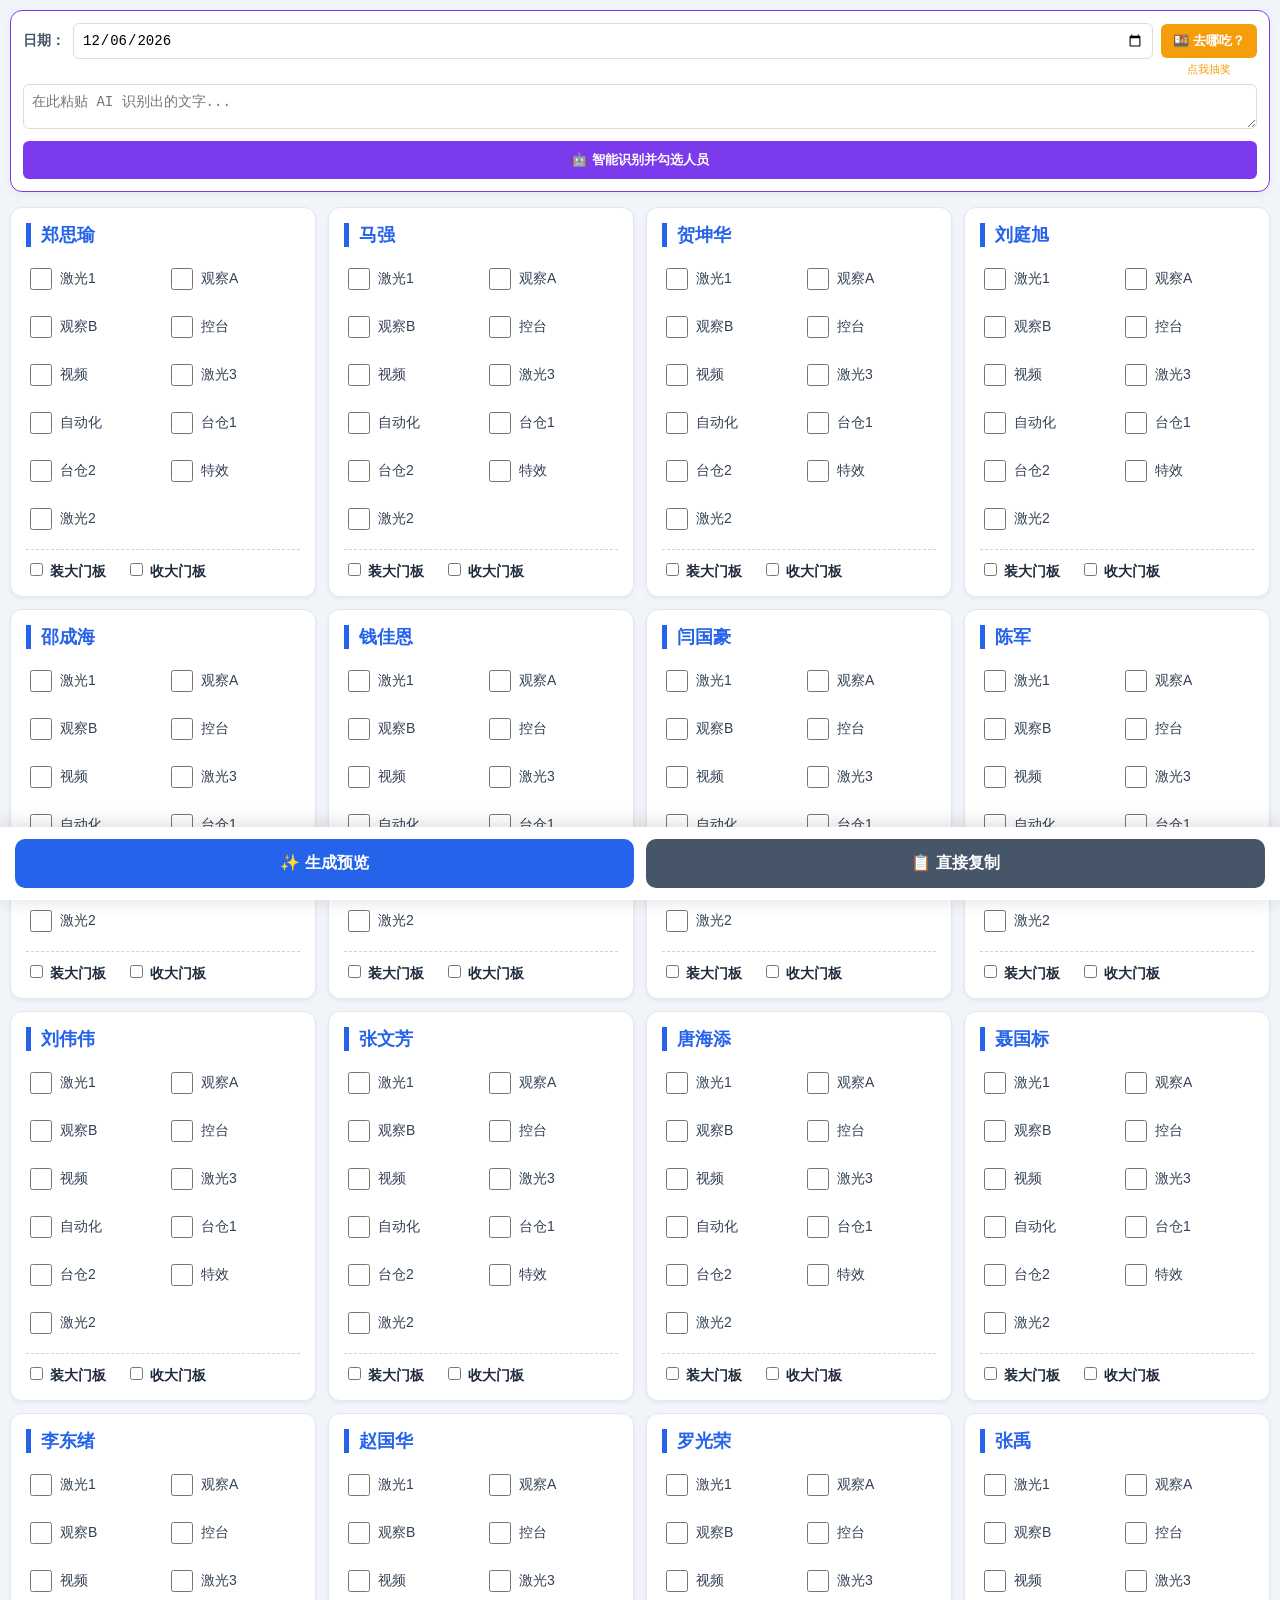
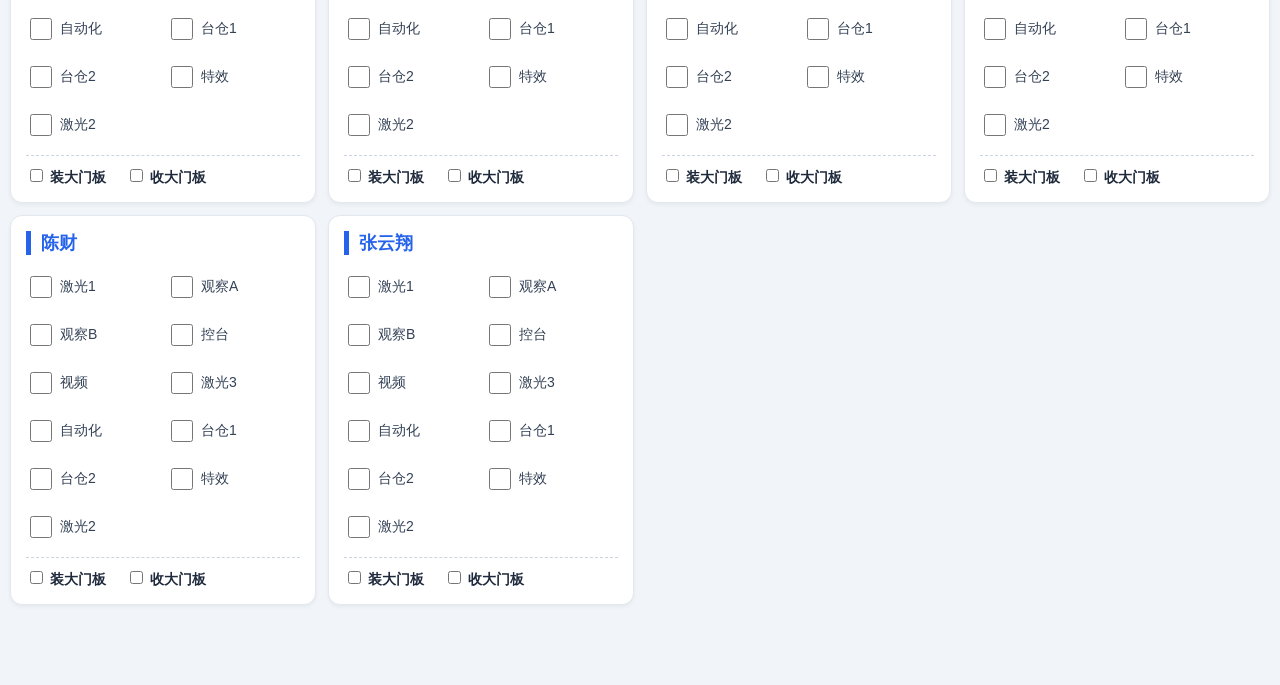
==== index.html @ f236d080 "Replace Gomoku with stage scheduling app" ====
<!DOCTYPE html>
<html lang="zh-CN">
<head>
    <meta charset="UTF-8">
    <meta name="viewport" content="width=device-width, initial-scale=1.0, maximum-scale=1.0, user-scalable=no">
    <title>舞台排班 Pro - 食堂抽奖版</title>
    <style>
        :root { --primary: #2563eb; --accent: #7c3aed; --bg: #f1f5f9; --canteen: #f59e0b; }
        body { font-family: -apple-system, sans-serif; background: var(--bg); padding: 10px; margin: 0; padding-bottom: 80px; }
        .top-section { background: white; padding: 12px; border-radius: 12px; border: 1px solid var(--accent); margin-bottom: 15px; box-shadow: 0 2px 8px rgba(0,0,0,0.05); }
        .date-row { display: flex; align-items: center; gap: 8px; margin-bottom: 25px; flex-wrap: wrap; }
        .date-row label { font-size: 14px; font-weight: bold; color: #475569; }
        .date-picker { flex: 1; padding: 8px; border: 1px solid #ddd; border-radius: 6px; font-size: 14px; min-width: 120px; }
        .canteen-wrapper { position: relative; display: inline-block; }
        .btn-canteen { background: var(--canteen); color: white; border: none; padding: 8px 12px; border-radius: 6px; font-weight: bold; font-size: 13px; cursor: pointer; }
        .canteen-hint { position: absolute; top: 100%; left: 50%; transform: translateX(-50%); white-space: nowrap; font-size: 11px; color: #f59e0b; margin-top: 4px; font-weight: normal; animation: hintBounce 2s infinite; }
        @keyframes hintBounce { 0%, 100% { transform: translateX(-50%) translateY(0); opacity: 0.7; } 50% { transform: translateX(-50%) translateY(-3px); opacity: 1; } }
        textarea#aiInput { width: 100%; height: 45px; border: 1px solid #ddd; border-radius: 6px; padding: 8px; box-sizing: border-box; font-size: 14px; }
        .btn-ai { background: var(--accent); color: white; width: 100%; border: none; padding: 10px; margin-top: 8px; border-radius: 6px; font-weight: bold; }
        .staff-grid { display: grid; grid-template-columns: 1fr; gap: 12px; }
        @media (min-width: 600px) { .staff-grid { grid-template-columns: repeat(auto-fill, minmax(300px, 1fr)); } }
        .card { background: white; padding: 15px; border-radius: 12px; box-shadow: 0 2px 4px rgba(0,0,0,0.05); border: 1px solid #e2e8f0; }
        .staff-name { font-weight: bold; color: var(--primary); font-size: 18px; margin-bottom: 12px; display: block; border-left: 5px solid var(--primary); padding-left: 10px; }
        .role-group { display: grid; grid-template-columns: 1fr 1fr; gap: 8px; }
        .role-opt { font-size: 14px; display: flex; align-items: center; padding: 6px 0; color: #334155; }
        .role-opt input { width: 22px; height: 22px; margin-right: 8px; flex-shrink: 0; }
        .extra-tools { margin-top: 10px; padding-top: 10px; border-top: 1px dashed #cbd5e1; display: flex; gap: 20px; font-size: 14px; color: #1e293b; font-weight: bold; }
        .bottom-bar { position: fixed; bottom: 0; left: 0; right: 0; background: white; display: flex; padding: 12px 15px; gap: 12px; box-shadow: 0 -2px 20px rgba(0,0,0,0.15); z-index: 100; }
        .btn { flex: 1; padding: 14px; border-radius: 10px; border: none; font-weight: bold; color: white; font-size: 16px; }
        .btn-gen { background: var(--primary); }
        .btn-copy { background: #475569; }
        .result-overlay { position: fixed; top: 0; left: 0; right: 0; bottom: 0; background: rgba(0,0,0,0.7); display: none; z-index: 200; align-items: flex-end; }
        .result-content { background: white; width: 100%; border-radius: 20px 20px 0 0; padding: 20px; box-sizing: border-box; }
        #resultText { width: 100%; height: 280px; margin: 15px 0; border-radius: 8px; border: 1px solid #cbd5e1; padding: 12px; font-size: 14px; background: #f8fafc; box-sizing: border-box; }
        .close-btn { background: #f1f5f9; color: #475569; margin-top: 8px; }
    </style>
</head>
<body>
<div class="container">
    <div class="top-section">
        <div class="date-row">
            <label>日期：</label>
            <input type="date" id="scheduleDate" class="date-picker">
            <div class="canteen-wrapper">
                <button class="btn-canteen" onclick="pickCanteen()">🍱 去哪吃？</button>
                <span class="canteen-hint">点我抽奖</span>
            </div>
        </div>
        <textarea id="aiInput" placeholder="在此粘贴 AI 识别出的文字..."></textarea>
        <button class="btn-ai" onclick="autoCheckByAI()">🤖 智能识别并勾选人员</button>
    </div>
    <div id="staffGrid" class="staff-grid"></div>
</div>
<div class="bottom-bar">
    <button class="btn btn-gen" onclick="generate()">✨ 生成预览</button>
    <button class="btn btn-copy" onclick="quickCopy()">📋 直接复制</button>
</div>
<div id="overlay" class="result-overlay" onclick="closePopup(event)">
    <div class="result-content" onclick="event.stopPropagation()">
        <strong style="display:block; text-align:center; font-size:18px;">排班文案预览</strong>
        <textarea id="resultText" readonly></textarea>
        <button class="btn btn-gen" onclick="copyText()">复制文案</button>
        <button class="btn close-btn" onclick="document.getElementById('overlay').style.display='none'">关闭</button>
    </div>
</div>
<script>
    window.onload = function() {
        const today = new Date().toISOString().split('T')[0];
        document.getElementById('scheduleDate').value = today;
    };
    function pickCanteen() {
        const canteens = ['PAB食堂', '团队大楼食堂', '明日世界食堂'];
        const result = canteens[Math.floor(Math.random() * canteens.length)];
        alert("✨ 走！今天去吃：\n\n👉 " + result + " 👈");
    }
    const staffNames = ['郑思瑜', '马强', '贺坤华', '刘庭旭', '邵成海', '钱佳恩', '闫国豪', '陈军', '刘伟伟', '张文芳', '唐海添', '聂国标', '李东绪', '赵国华', '罗光荣', '张禹', '陈财', '张云翔'];
    const roleConfig = [
        { display: '激光1', full: '激光操作员' },
        { display: '观察A', full: '观察A' },
        { display: '观察B', full: '观察B' },
        { display: '控台', full: '控台操作员' },
        { display: '视频', full: '视频操作员' },
        { display: '激光3', full: '激光3' },
        { display: '自动化', full: '自动化' },
        { display: '台仓1', full: '台仓1' },
        { display: '台仓2', full: '台仓2' },
        { display: '特效', full: '特效观察' },
        { display: '激光2', full: '激光观察员' }
    ];
    const grid = document.getElementById('staffGrid');
    staffNames.forEach(name => {
        let html = `<div class="card"><span class="staff-name">${name}</span><div class="role-group">`;
        roleConfig.forEach(r => { html += `<label class="role-opt"><input type="checkbox" class="role-ck" data-name="${name}" data-role-full="${r.full}"> ${r.display}</label>`; });
        html += `</div><div class="extra-tools"><label><input type="checkbox" class="ins-ck" data-name="${name}"> 装大门板</label><label><input type="checkbox" class="rev-ck" data-name="${name}"> 收大门板</label></div></div>`;
        grid.innerHTML += html;
    });
    function autoCheckByAI() {
        const text = document.getElementById('aiInput').value;
        if(!text) return;
        document.querySelectorAll('.role-ck').forEach(c => c.checked = false);
        roleConfig.forEach(r => {
            let pattern = r.full;
            if(r.display === '激光1') pattern = "(激光操作员|激光1|X激光|激光)";
            if(r.display === '激光2') pattern = "(激光观察员|激光2)";
            const reg = new RegExp(`${pattern}[：:]\\s*(\\S+?)(\\s|$)`, 'i');
            const match = text.match(reg);
            if(match) {
                const name = match[match.length - 1] || match[1];
                const target = document.querySelector(`.role-ck[data-name*="${name}"][data-role-full="${r.full}"]`);
                if(target) target.checked = true;
            }
        });
    }
    function getNames(roleFullName) {
        const checked = Array.from(document.querySelectorAll(`.role-ck[data-role-full="${roleFullName}"]:checked`));
        return checked.map(c => {
            let n = c.dataset.name;
            const card = c.closest('.card');
            const ins = card.querySelector('.ins-ck').checked;
            const rev = card.querySelector('.rev-ck').checked;
            if(ins && rev) n += "（装收大门板）";
            else if(ins) n += "（装大门板）";
            else if(rev) n += "（收大门板）";
            return n;
        }).join('、') || "[待定]";
    }
    function generate() {
        const dateInput = document.getElementById('scheduleDate').value;
        const d = new Date(dateInput);
        const week = ['星期日', '星期一', '星期二', '星期三', '星期四', '星期五', '星期六'];
        const dateStr = `${d.getFullYear()}年 ${d.getMonth()+1}月${d.getDate()}日 ${week[d.getDay()]}`;
        const template = `${dateStr}
舞台技师工作安排：

激光操作员: ${getNames('激光操作员')}
观察A: ${getNames('观察A')}
观察B: ${getNames('观察B')}
预设内容:17:00前确认皇家宴会厅窗帘预设完成；预设：测试激光低功率 开219A B窗户、测试 水幕/喷泉/灯光/投影，装二楼挡板，九米幕布，   演出结束：关闭219A B窗户，二楼挡板，九米幕布）注意观察环境灯光以及show lighting状态  检查预设两侧炮楼和中间位置喷花机米奇耳朵

控台操作员: ${getNames('控台操作员')}
视频操作员: ${getNames('视频操作员')}
激光3: ${getNames('激光3')}
预设工作内容: 装收舞台喷花机 装收舞台围挡布（ 测试花园灯以及激光，注意观察环境灯光以及show lighting状态、演出前后观察橡树果上升下降状况 升降center piece

自动化: ${getNames('自动化')}
台仓1: ${getNames('台仓1')}
台仓2: ${getNames('台仓2')}
特效观察: ${getNames('特效观察')}
预设工作内容: 升降灯塔 水幕 C0106 窗帘 ，测试舞台机械以及LED屏幕升降状态，开关舞台投影机盖板 检查两侧灯塔LED电源状态  测试花园LED灯柱  演出中观察花园以及巡游大道喷花机 烟机特效状态 演出后测试LED升降设备状态

激光观察员: ${getNames('激光观察员')}（携带指定工具，按预设流程检查后场480平台、205和221相关设备状态；演出结束：按流程恢复现场状态并降后场480平台）注意观察环境灯光以及show lighting状态  演出前后汇报花车大道LED状态`;
        document.getElementById('resultText').value = template;
        document.getElementById('overlay').style.display = 'flex';
    }
    function quickCopy() { generate(); copyText(); document.getElementById('overlay').style.display = 'none'; }
    function copyText() { const t = document.getElementById('resultText'); t.select(); t.setSelectionRange(0, 99999); document.execCommand('copy'); alert("✅ 文案已复制！"); }
    function closePopup(e) { if(e.target.id === 'overlay') e.target.style.display = 'none'; }
</script>
</body>
</html>
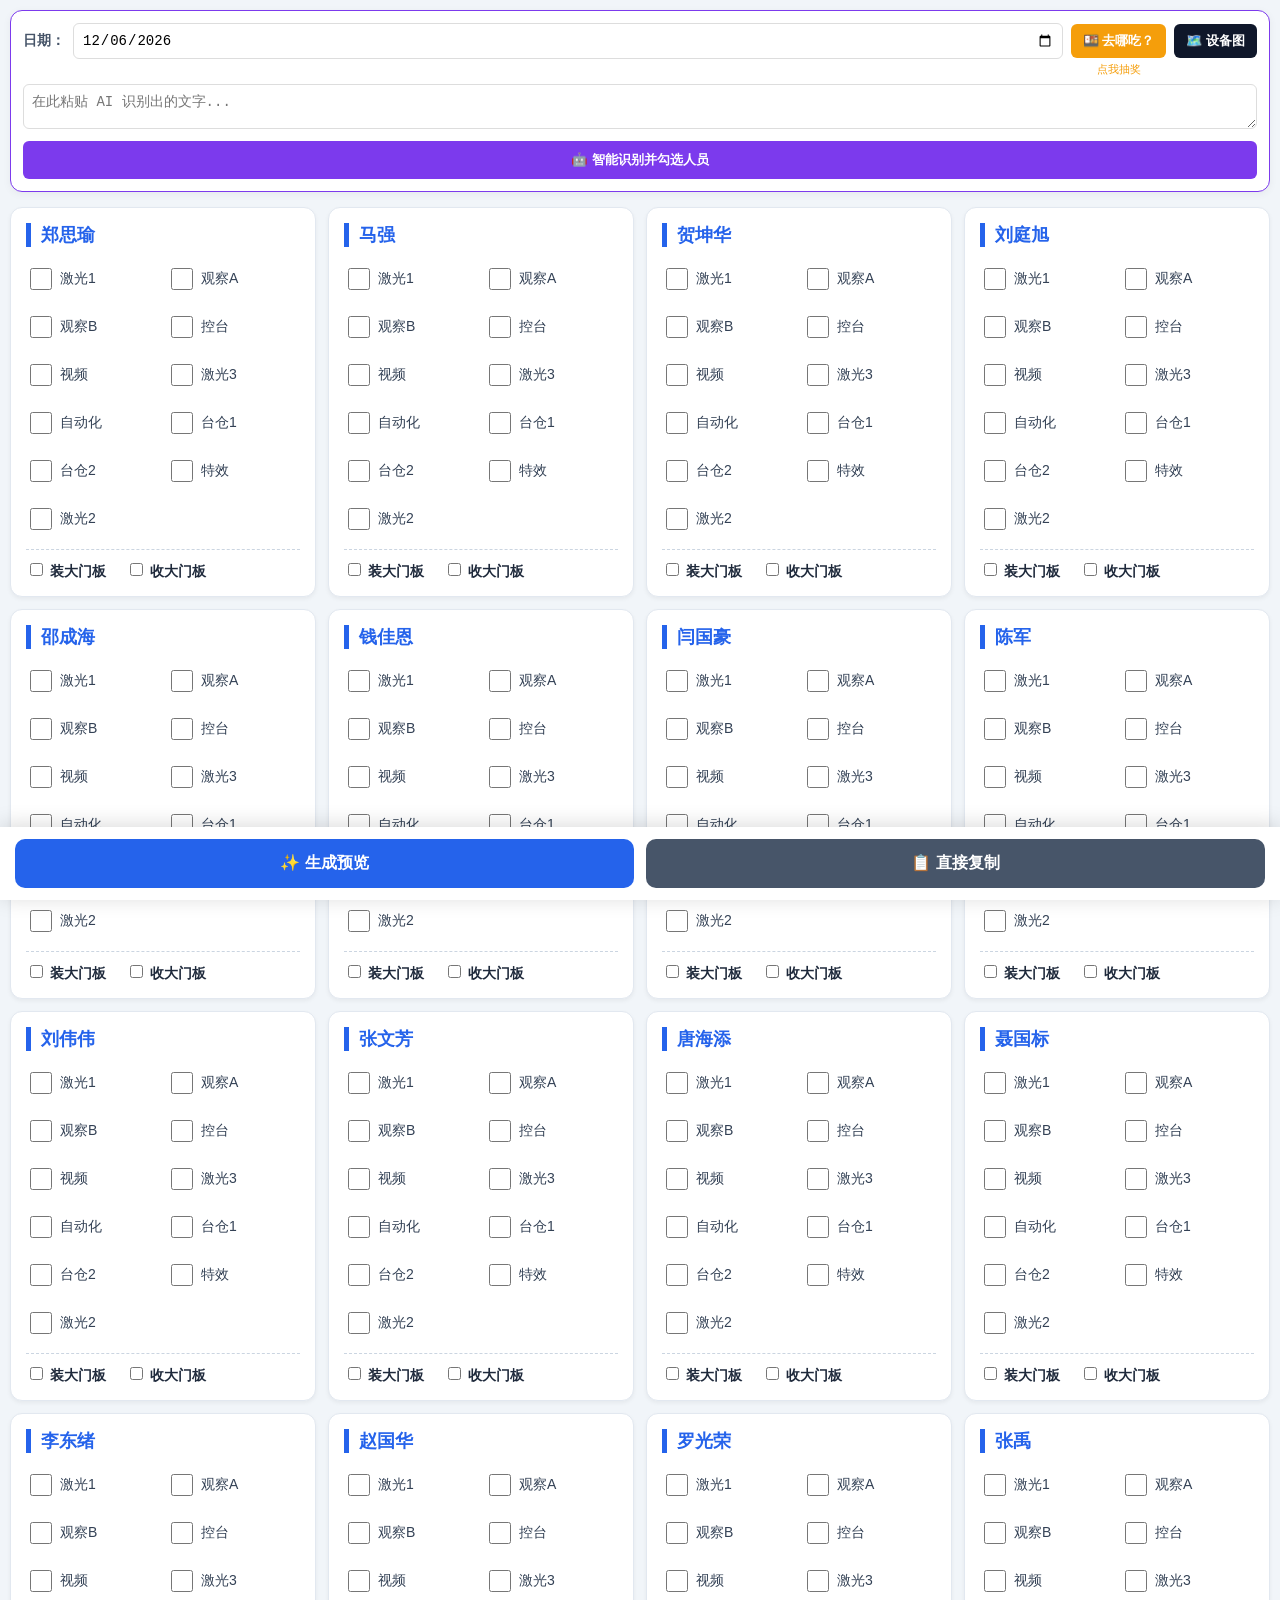
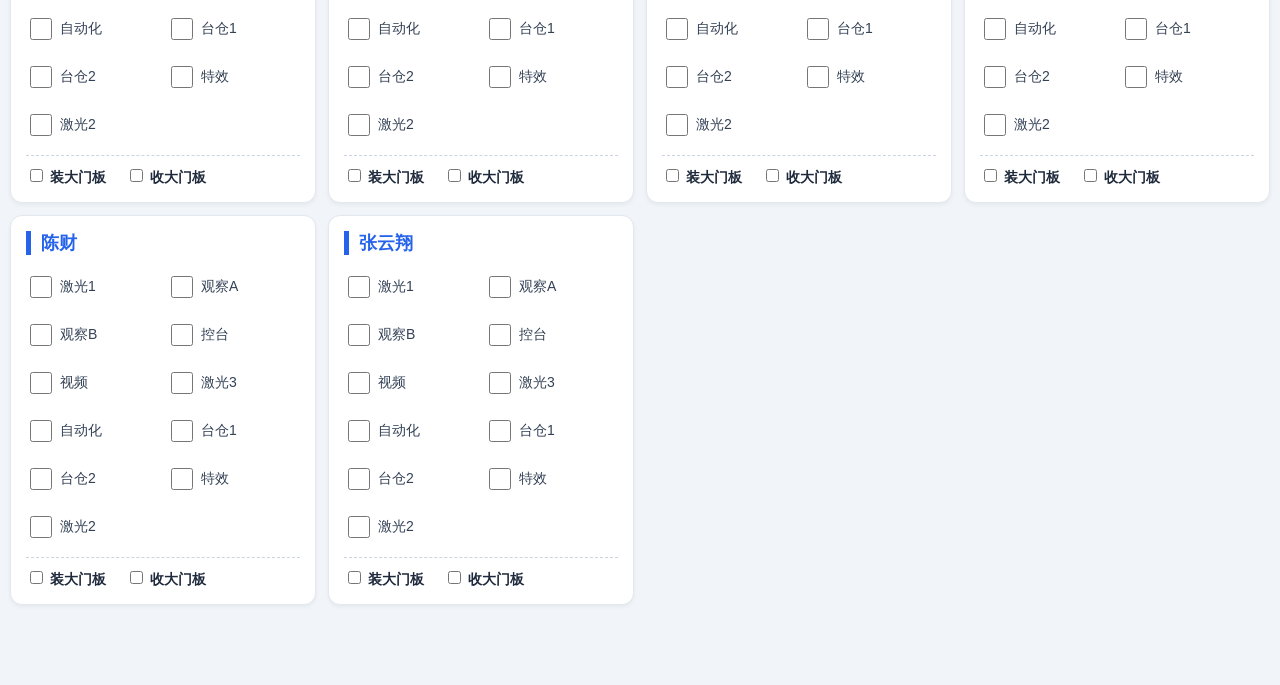
==== commit 418fc6d3: "Add device map button to schedule app" ====
--- a/index.html
+++ b/index.html
@@ -13,6 +13,7 @@
         .date-picker { flex: 1; padding: 8px; border: 1px solid #ddd; border-radius: 6px; font-size: 14px; min-width: 120px; }
         .canteen-wrapper { position: relative; display: inline-block; }
         .btn-canteen { background: var(--canteen); color: white; border: none; padding: 8px 12px; border-radius: 6px; font-weight: bold; font-size: 13px; cursor: pointer; }
+        .btn-device { background: #0f172a; color: white; border: none; padding: 8px 12px; border-radius: 6px; font-weight: bold; font-size: 13px; cursor: pointer; }
         .canteen-hint { position: absolute; top: 100%; left: 50%; transform: translateX(-50%); white-space: nowrap; font-size: 11px; color: #f59e0b; margin-top: 4px; font-weight: normal; animation: hintBounce 2s infinite; }
         @keyframes hintBounce { 0%, 100% { transform: translateX(-50%) translateY(0); opacity: 0.7; } 50% { transform: translateX(-50%) translateY(-3px); opacity: 1; } }
         textarea#aiInput { width: 100%; height: 45px; border: 1px solid #ddd; border-radius: 6px; padding: 8px; box-sizing: border-box; font-size: 14px; }
@@ -45,6 +46,7 @@
                 <button class="btn-canteen" onclick="pickCanteen()">🍱 去哪吃？</button>
                 <span class="canteen-hint">点我抽奖</span>
             </div>
+            <button class="btn-device" onclick="location.href='device-map.html'">🗺️ 设备图</button>
         </div>
         <textarea id="aiInput" placeholder="在此粘贴 AI 识别出的文字..."></textarea>
         <button class="btn-ai" onclick="autoCheckByAI()">🤖 智能识别并勾选人员</button>
@@ -148,7 +150,7 @@
 特效观察: ${getNames('特效观察')}
 预设工作内容: 升降灯塔 水幕 C0106 窗帘 ，测试舞台机械以及LED屏幕升降状态，开关舞台投影机盖板 检查两侧灯塔LED电源状态  测试花园LED灯柱  演出中观察花园以及巡游大道喷花机 烟机特效状态 演出后测试LED升降设备状态
 
-激光观察员: ${getNames('激光观察员')}（携带指定工具，按预设流程检查后场480平台、205和221相关设备状态；演出结束：按流程恢复现场状态并降后场480平台）注意观察环境灯光以及show lighting状态  演出前后汇报花车大道LED状态`;
+激光观察员: ${getNames('激光观察员')}（带大钥匙柜102号万能钥匙、预设：后场480测试&升起、检查205、221屋顶投影机空调、投影机空调湿度，米奇大街屋顶检查上锁；演出结束：米奇大街屋顶解锁、降后场480平台）注意观察环境灯光以及show lighting状态  演出前后汇报花车大道LED状态`;
         document.getElementById('resultText').value = template;
         document.getElementById('overlay').style.display = 'flex';
     }
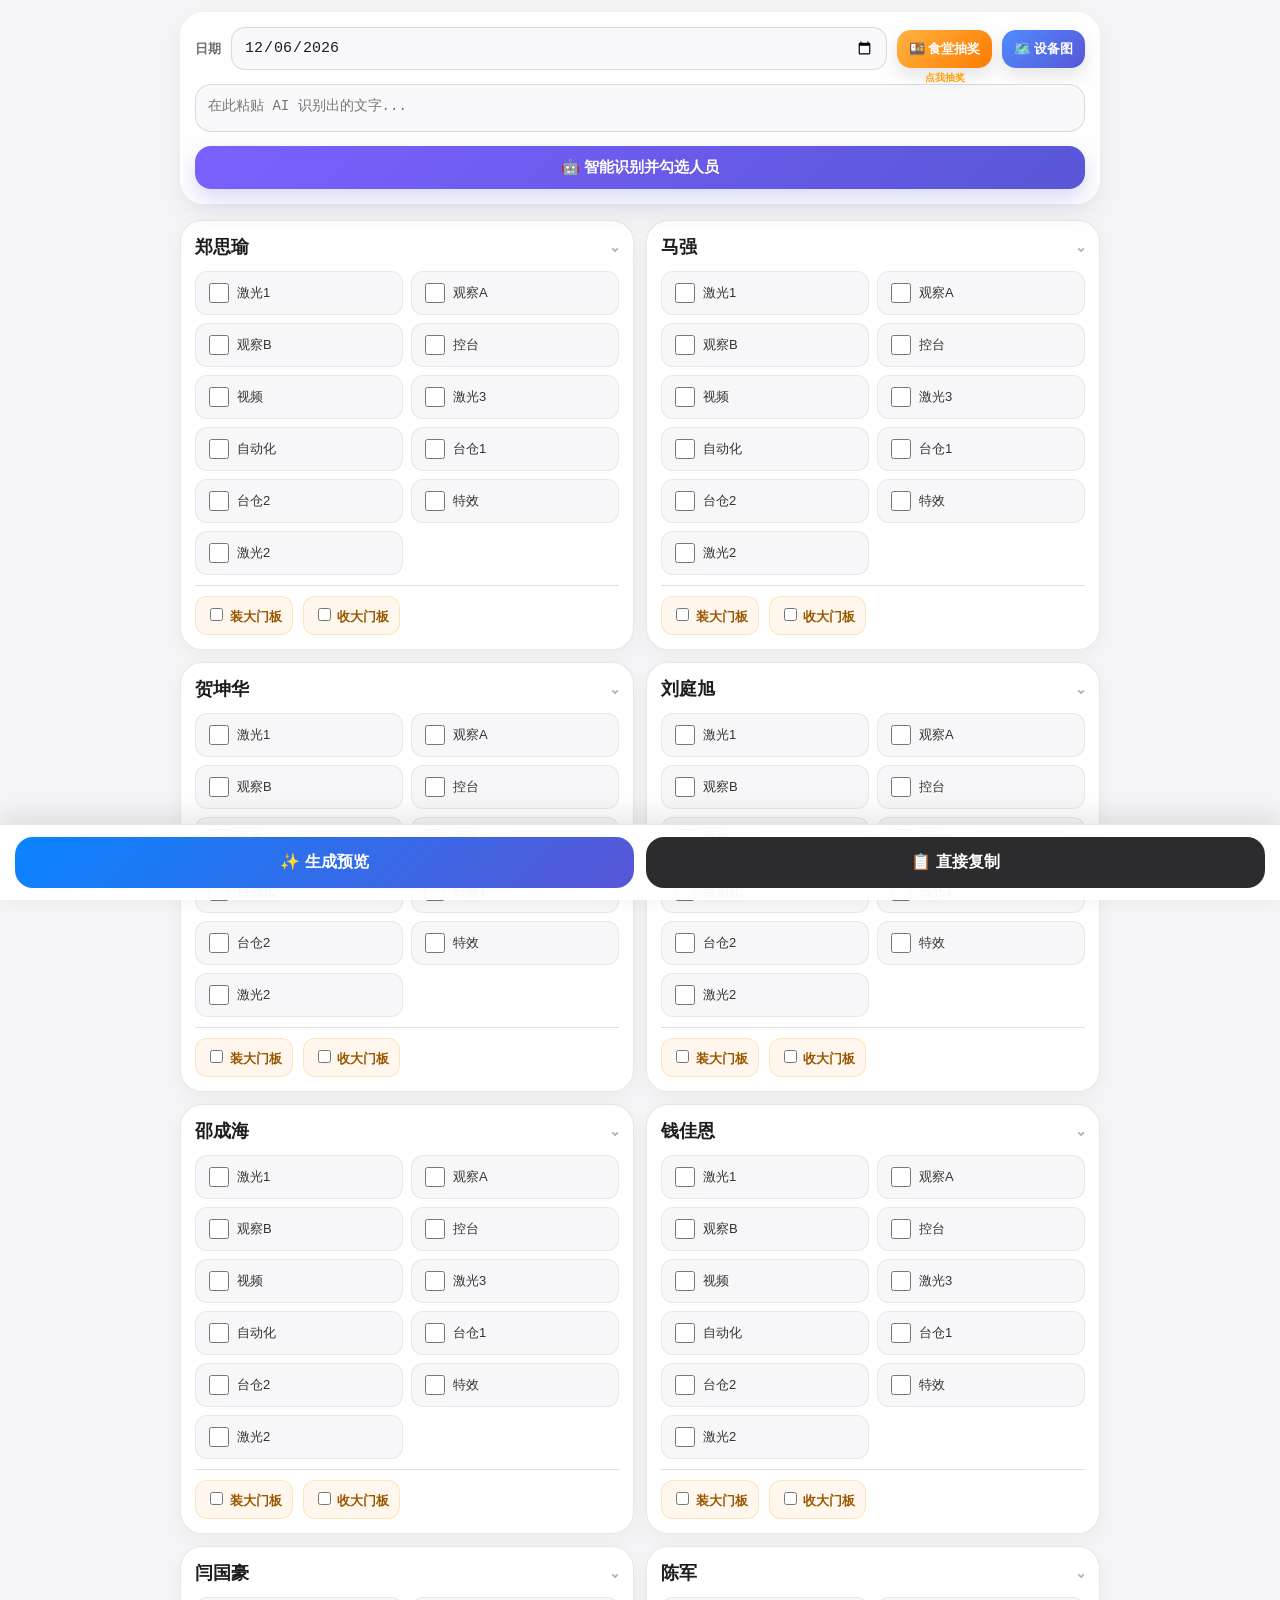
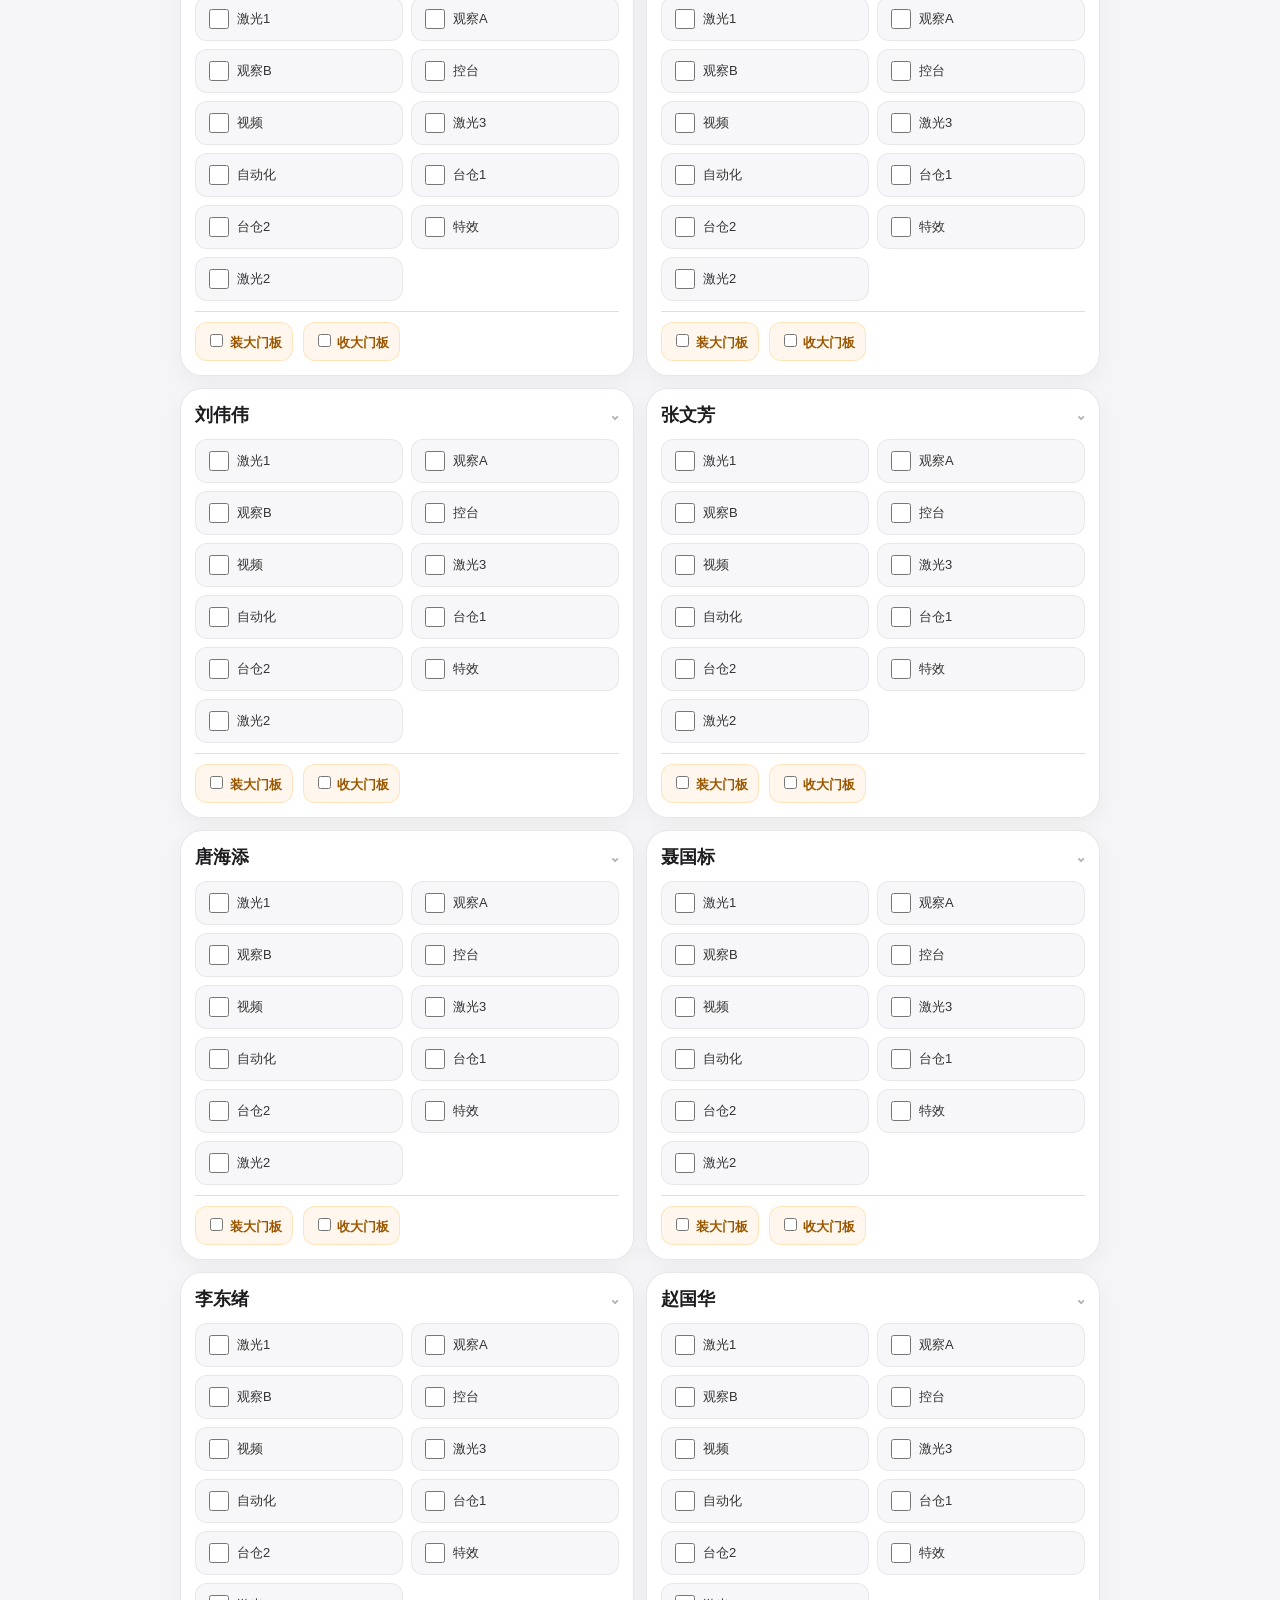
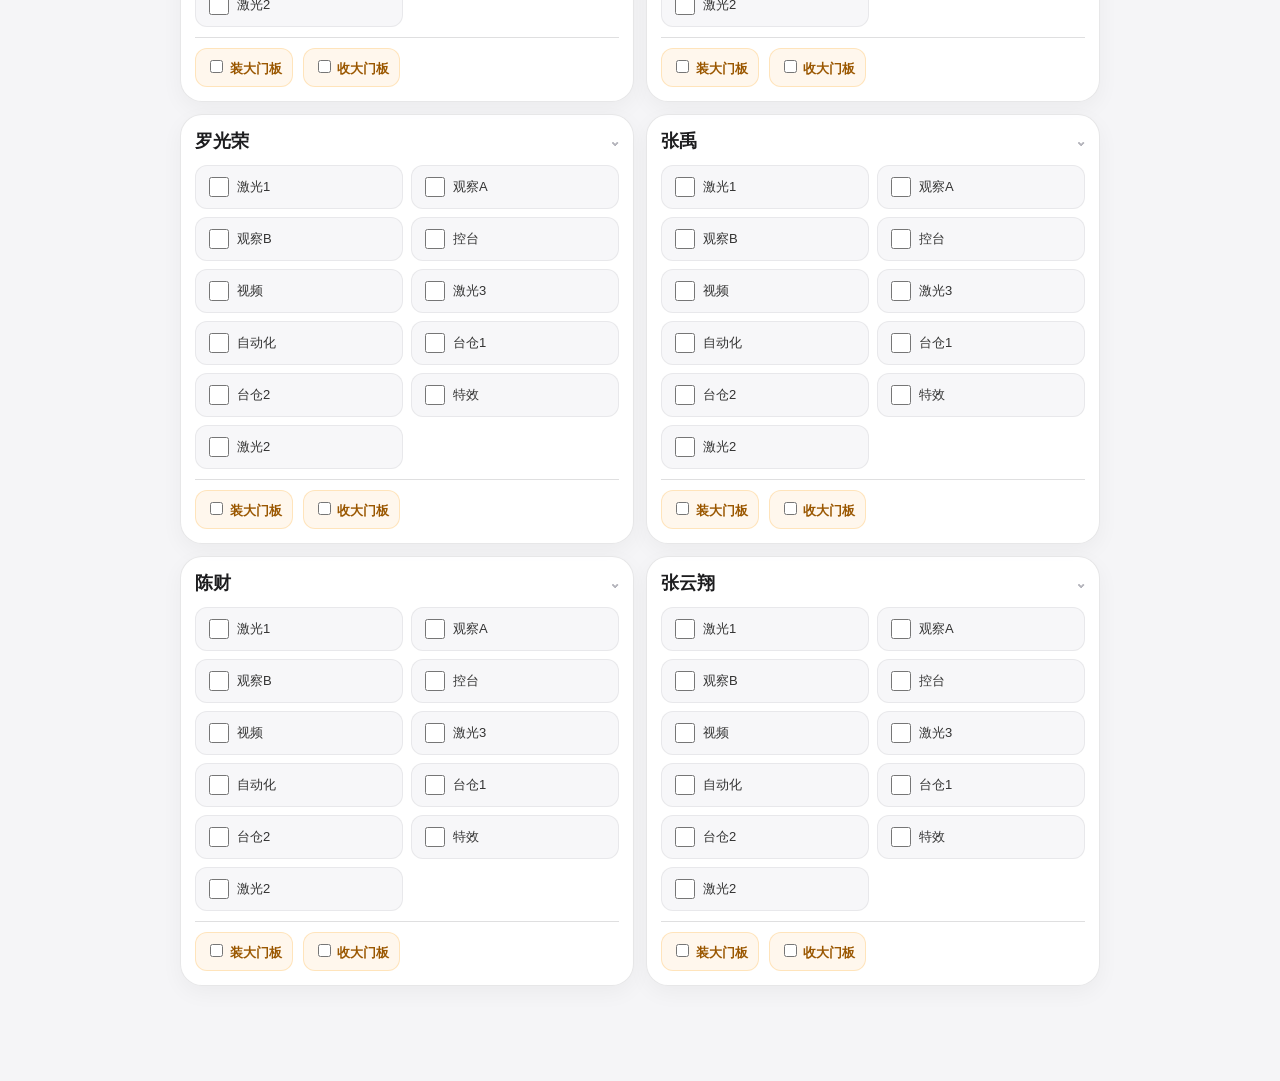
==== commit b6318653: "Restyle schedule app with iOS UI only" ====
--- a/index.html
+++ b/index.html
@@ -3,49 +3,32 @@
 <head>
     <meta charset="UTF-8">
     <meta name="viewport" content="width=device-width, initial-scale=1.0, maximum-scale=1.0, user-scalable=no">
-    <title>舞台排班 Pro - 食堂抽奖版</title>
+    <title>舞台排班 Pro</title>
     <style>
-        :root { --primary: #2563eb; --accent: #7c3aed; --bg: #f1f5f9; --canteen: #f59e0b; }
-        body { font-family: -apple-system, sans-serif; background: var(--bg); padding: 10px; margin: 0; padding-bottom: 80px; }
-        .top-section { background: white; padding: 12px; border-radius: 12px; border: 1px solid var(--accent); margin-bottom: 15px; box-shadow: 0 2px 8px rgba(0,0,0,0.05); }
-        .date-row { display: flex; align-items: center; gap: 8px; margin-bottom: 25px; flex-wrap: wrap; }
-        .date-row label { font-size: 14px; font-weight: bold; color: #475569; }
-        .date-picker { flex: 1; padding: 8px; border: 1px solid #ddd; border-radius: 6px; font-size: 14px; min-width: 120px; }
-        .canteen-wrapper { position: relative; display: inline-block; }
-        .btn-canteen { background: var(--canteen); color: white; border: none; padding: 8px 12px; border-radius: 6px; font-weight: bold; font-size: 13px; cursor: pointer; }
-        .btn-device { background: #0f172a; color: white; border: none; padding: 8px 12px; border-radius: 6px; font-weight: bold; font-size: 13px; cursor: pointer; }
-        .canteen-hint { position: absolute; top: 100%; left: 50%; transform: translateX(-50%); white-space: nowrap; font-size: 11px; color: #f59e0b; margin-top: 4px; font-weight: normal; animation: hintBounce 2s infinite; }
-        @keyframes hintBounce { 0%, 100% { transform: translateX(-50%) translateY(0); opacity: 0.7; } 50% { transform: translateX(-50%) translateY(-3px); opacity: 1; } }
-        textarea#aiInput { width: 100%; height: 45px; border: 1px solid #ddd; border-radius: 6px; padding: 8px; box-sizing: border-box; font-size: 14px; }
-        .btn-ai { background: var(--accent); color: white; width: 100%; border: none; padding: 10px; margin-top: 8px; border-radius: 6px; font-weight: bold; }
-        .staff-grid { display: grid; grid-template-columns: 1fr; gap: 12px; }
-        @media (min-width: 600px) { .staff-grid { grid-template-columns: repeat(auto-fill, minmax(300px, 1fr)); } }
-        .card { background: white; padding: 15px; border-radius: 12px; box-shadow: 0 2px 4px rgba(0,0,0,0.05); border: 1px solid #e2e8f0; }
-        .staff-name { font-weight: bold; color: var(--primary); font-size: 18px; margin-bottom: 12px; display: block; border-left: 5px solid var(--primary); padding-left: 10px; }
-        .role-group { display: grid; grid-template-columns: 1fr 1fr; gap: 8px; }
-        .role-opt { font-size: 14px; display: flex; align-items: center; padding: 6px 0; color: #334155; }
-        .role-opt input { width: 22px; height: 22px; margin-right: 8px; flex-shrink: 0; }
-        .extra-tools { margin-top: 10px; padding-top: 10px; border-top: 1px dashed #cbd5e1; display: flex; gap: 20px; font-size: 14px; color: #1e293b; font-weight: bold; }
-        .bottom-bar { position: fixed; bottom: 0; left: 0; right: 0; background: white; display: flex; padding: 12px 15px; gap: 12px; box-shadow: 0 -2px 20px rgba(0,0,0,0.15); z-index: 100; }
-        .btn { flex: 1; padding: 14px; border-radius: 10px; border: none; font-weight: bold; color: white; font-size: 16px; }
-        .btn-gen { background: var(--primary); }
-        .btn-copy { background: #475569; }
-        .result-overlay { position: fixed; top: 0; left: 0; right: 0; bottom: 0; background: rgba(0,0,0,0.7); display: none; z-index: 200; align-items: flex-end; }
-        .result-content { background: white; width: 100%; border-radius: 20px 20px 0 0; padding: 20px; box-sizing: border-box; }
-        #resultText { width: 100%; height: 280px; margin: 15px 0; border-radius: 8px; border: 1px solid #cbd5e1; padding: 12px; font-size: 14px; background: #f8fafc; box-sizing: border-box; }
-        .close-btn { background: #f1f5f9; color: #475569; margin-top: 8px; }
+        :root{--blue:#5856d6;--blue2:#0a84ff;--orange:#ff9f0a;--bg:#f5f5f7;--card:#ffffff;--text:#1d1d1f;--sub:#6e6e73;--line:rgba(60,60,67,.16);--shadow:0 10px 30px rgba(0,0,0,.06)}
+        *{box-sizing:border-box;-webkit-tap-highlight-color:transparent}
+        body{font-family:-apple-system,BlinkMacSystemFont,"SF Pro Text","SF Pro Display","Segoe UI",sans-serif;background:var(--bg);padding:12px;margin:0;padding-bottom:94px;color:var(--text)}
+        .container{max-width:920px;margin:0 auto}.top-section{background:rgba(255,255,255,.88);backdrop-filter:blur(18px);-webkit-backdrop-filter:blur(18px);padding:14px;border-radius:24px;border:1px solid rgba(255,255,255,.7);margin-bottom:16px;box-shadow:var(--shadow)}
+        .date-row{display:flex;align-items:center;gap:10px;margin-bottom:14px;flex-wrap:wrap}.date-row label{font-size:13px;font-weight:700;color:var(--sub)}.date-picker{flex:1;padding:11px 12px;border:1px solid var(--line);border-radius:14px;font-size:15px;min-width:130px;background:#f9f9fb;color:var(--text)}
+        .canteen-wrapper{position:relative;display:inline-block}.btn-canteen,.btn-device{color:white;border:none;padding:10px 12px;border-radius:14px;font-weight:800;font-size:13px;cursor:pointer;box-shadow:0 8px 18px rgba(0,0,0,.10)}.btn-canteen{background:linear-gradient(135deg,#ffb340,#ff7a00)}.btn-device{background:linear-gradient(135deg,#4f8cff,#5856d6)}
+        .canteen-hint{position:absolute;top:100%;left:50%;transform:translateX(-50%);white-space:nowrap;font-size:10px;color:var(--orange);margin-top:3px;font-weight:600;animation:hintBounce 2s infinite}@keyframes hintBounce{0%,100%{transform:translateX(-50%) translateY(0);opacity:.65}50%{transform:translateX(-50%) translateY(-3px);opacity:1}}
+        textarea#aiInput{width:100%;height:48px;border:1px solid var(--line);border-radius:16px;padding:12px;box-sizing:border-box;font-size:14px;background:#f9f9fb;outline:none;resize:none;color:var(--text)}textarea#aiInput:focus{border-color:rgba(88,86,214,.55);box-shadow:0 0 0 4px rgba(88,86,214,.08)}
+        .btn-ai{background:linear-gradient(135deg,#7b61ff,#5856d6);color:white;width:100%;border:none;padding:12px;margin-top:10px;border-radius:16px;font-weight:900;font-size:15px;box-shadow:0 10px 22px rgba(88,86,214,.22)}
+        .staff-grid{display:grid;grid-template-columns:1fr;gap:12px}@media(min-width:600px){.staff-grid{grid-template-columns:repeat(auto-fill,minmax(300px,1fr))}}
+        .card{background:rgba(255,255,255,.92);padding:14px;border-radius:22px;box-shadow:0 7px 22px rgba(0,0,0,.045);border:1px solid rgba(60,60,67,.12)}.staff-name{font-weight:900;color:var(--text);font-size:18px;margin-bottom:12px;display:flex;align-items:center;justify-content:space-between}.staff-name:after{content:"⌄";color:#b0b0b8;font-size:17px}
+        .role-group{display:grid;grid-template-columns:1fr 1fr;gap:8px}.role-opt{font-size:13px;display:flex;align-items:center;padding:8px 9px;color:#333;background:#f7f7f9;border-radius:12px;border:1px solid rgba(60,60,67,.08)}.role-opt input{width:20px;height:20px;margin-right:8px;flex-shrink:0;accent-color:var(--blue)}
+        .extra-tools{margin-top:10px;padding-top:10px;border-top:1px solid var(--line);display:flex;gap:10px;font-size:13px;color:#1e293b;font-weight:800;flex-wrap:wrap}.extra-tools label{background:#fff7ed;color:#9a5700;border:1px solid rgba(255,159,10,.22);border-radius:12px;padding:8px 10px}.extra-tools input{accent-color:var(--orange)}
+        .bottom-bar{position:fixed;bottom:0;left:0;right:0;background:rgba(255,255,255,.88);backdrop-filter:blur(18px);-webkit-backdrop-filter:blur(18px);display:flex;padding:12px 15px calc(12px + env(safe-area-inset-bottom));gap:12px;box-shadow:0 -8px 28px rgba(0,0,0,.10);z-index:100;border-top:1px solid rgba(60,60,67,.12)}.btn{flex:1;padding:15px;border-radius:18px;border:none;font-weight:900;color:white;font-size:16px}.btn-gen{background:linear-gradient(135deg,#0a84ff,#5856d6)}.btn-copy{background:#2c2c2e}
+        .result-overlay{position:fixed;top:0;left:0;right:0;bottom:0;background:rgba(0,0,0,.36);display:none;z-index:200;align-items:flex-end;backdrop-filter:blur(6px);-webkit-backdrop-filter:blur(6px)}.result-content{background:#fff;width:100%;border-radius:28px 28px 0 0;padding:20px;box-sizing:border-box;box-shadow:0 -12px 40px rgba(0,0,0,.18)}#resultText{width:100%;height:300px;margin:15px 0;border-radius:18px;border:1px solid var(--line);padding:14px;font-size:14px;background:#f5f5f7;box-sizing:border-box;line-height:1.55}.close-btn{background:#f2f2f7!important;color:#3a3a3c!important;margin-top:8px}
     </style>
 </head>
 <body>
 <div class="container">
     <div class="top-section">
         <div class="date-row">
-            <label>日期：</label>
+            <label>日期</label>
             <input type="date" id="scheduleDate" class="date-picker">
-            <div class="canteen-wrapper">
-                <button class="btn-canteen" onclick="pickCanteen()">🍱 去哪吃？</button>
-                <span class="canteen-hint">点我抽奖</span>
-            </div>
+            <div class="canteen-wrapper"><button class="btn-canteen" onclick="pickCanteen()">🍱 食堂抽奖</button><span class="canteen-hint">点我抽奖</span></div>
             <button class="btn-device" onclick="location.href='device-map.html'">🗺️ 设备图</button>
         </div>
         <textarea id="aiInput" placeholder="在此粘贴 AI 识别出的文字..."></textarea>
@@ -53,85 +36,17 @@
     </div>
     <div id="staffGrid" class="staff-grid"></div>
 </div>
-<div class="bottom-bar">
-    <button class="btn btn-gen" onclick="generate()">✨ 生成预览</button>
-    <button class="btn btn-copy" onclick="quickCopy()">📋 直接复制</button>
-</div>
-<div id="overlay" class="result-overlay" onclick="closePopup(event)">
-    <div class="result-content" onclick="event.stopPropagation()">
-        <strong style="display:block; text-align:center; font-size:18px;">排班文案预览</strong>
-        <textarea id="resultText" readonly></textarea>
-        <button class="btn btn-gen" onclick="copyText()">复制文案</button>
-        <button class="btn close-btn" onclick="document.getElementById('overlay').style.display='none'">关闭</button>
-    </div>
-</div>
+<div class="bottom-bar"><button class="btn btn-gen" onclick="generate()">✨ 生成预览</button><button class="btn btn-copy" onclick="quickCopy()">📋 直接复制</button></div>
+<div id="overlay" class="result-overlay" onclick="closePopup(event)"><div class="result-content" onclick="event.stopPropagation()"><strong style="display:block;text-align:center;font-size:18px;">排班文案预览</strong><textarea id="resultText" readonly></textarea><button class="btn btn-gen" onclick="copyText()">复制文案</button><button class="btn close-btn" onclick="document.getElementById('overlay').style.display='none'">关闭</button></div></div>
 <script>
-    window.onload = function() {
-        const today = new Date().toISOString().split('T')[0];
-        document.getElementById('scheduleDate').value = today;
-    };
-    function pickCanteen() {
-        const canteens = ['PAB食堂', '团队大楼食堂', '明日世界食堂'];
-        const result = canteens[Math.floor(Math.random() * canteens.length)];
-        alert("✨ 走！今天去吃：\n\n👉 " + result + " 👈");
-    }
-    const staffNames = ['郑思瑜', '马强', '贺坤华', '刘庭旭', '邵成海', '钱佳恩', '闫国豪', '陈军', '刘伟伟', '张文芳', '唐海添', '聂国标', '李东绪', '赵国华', '罗光荣', '张禹', '陈财', '张云翔'];
-    const roleConfig = [
-        { display: '激光1', full: '激光操作员' },
-        { display: '观察A', full: '观察A' },
-        { display: '观察B', full: '观察B' },
-        { display: '控台', full: '控台操作员' },
-        { display: '视频', full: '视频操作员' },
-        { display: '激光3', full: '激光3' },
-        { display: '自动化', full: '自动化' },
-        { display: '台仓1', full: '台仓1' },
-        { display: '台仓2', full: '台仓2' },
-        { display: '特效', full: '特效观察' },
-        { display: '激光2', full: '激光观察员' }
-    ];
-    const grid = document.getElementById('staffGrid');
-    staffNames.forEach(name => {
-        let html = `<div class="card"><span class="staff-name">${name}</span><div class="role-group">`;
-        roleConfig.forEach(r => { html += `<label class="role-opt"><input type="checkbox" class="role-ck" data-name="${name}" data-role-full="${r.full}"> ${r.display}</label>`; });
-        html += `</div><div class="extra-tools"><label><input type="checkbox" class="ins-ck" data-name="${name}"> 装大门板</label><label><input type="checkbox" class="rev-ck" data-name="${name}"> 收大门板</label></div></div>`;
-        grid.innerHTML += html;
-    });
-    function autoCheckByAI() {
-        const text = document.getElementById('aiInput').value;
-        if(!text) return;
-        document.querySelectorAll('.role-ck').forEach(c => c.checked = false);
-        roleConfig.forEach(r => {
-            let pattern = r.full;
-            if(r.display === '激光1') pattern = "(激光操作员|激光1|X激光|激光)";
-            if(r.display === '激光2') pattern = "(激光观察员|激光2)";
-            const reg = new RegExp(`${pattern}[：:]\\s*(\\S+?)(\\s|$)`, 'i');
-            const match = text.match(reg);
-            if(match) {
-                const name = match[match.length - 1] || match[1];
-                const target = document.querySelector(`.role-ck[data-name*="${name}"][data-role-full="${r.full}"]`);
-                if(target) target.checked = true;
-            }
-        });
-    }
-    function getNames(roleFullName) {
-        const checked = Array.from(document.querySelectorAll(`.role-ck[data-role-full="${roleFullName}"]:checked`));
-        return checked.map(c => {
-            let n = c.dataset.name;
-            const card = c.closest('.card');
-            const ins = card.querySelector('.ins-ck').checked;
-            const rev = card.querySelector('.rev-ck').checked;
-            if(ins && rev) n += "（装收大门板）";
-            else if(ins) n += "（装大门板）";
-            else if(rev) n += "（收大门板）";
-            return n;
-        }).join('、') || "[待定]";
-    }
-    function generate() {
-        const dateInput = document.getElementById('scheduleDate').value;
-        const d = new Date(dateInput);
-        const week = ['星期日', '星期一', '星期二', '星期三', '星期四', '星期五', '星期六'];
-        const dateStr = `${d.getFullYear()}年 ${d.getMonth()+1}月${d.getDate()}日 ${week[d.getDay()]}`;
-        const template = `${dateStr}
+    window.onload=function(){const today=new Date().toISOString().split('T')[0];document.getElementById('scheduleDate').value=today};
+    function pickCanteen(){const canteens=['PAB食堂','团队大楼食堂','明日世界食堂'];const result=canteens[Math.floor(Math.random()*canteens.length)];alert("✨ 走！今天去吃：\n\n👉 "+result+" 👈")}
+    const staffNames=['郑思瑜','马强','贺坤华','刘庭旭','邵成海','钱佳恩','闫国豪','陈军','刘伟伟','张文芳','唐海添','聂国标','李东绪','赵国华','罗光荣','张禹','陈财','张云翔'];
+    const roleConfig=[{display:'激光1',full:'激光操作员'},{display:'观察A',full:'观察A'},{display:'观察B',full:'观察B'},{display:'控台',full:'控台操作员'},{display:'视频',full:'视频操作员'},{display:'激光3',full:'激光3'},{display:'自动化',full:'自动化'},{display:'台仓1',full:'台仓1'},{display:'台仓2',full:'台仓2'},{display:'特效',full:'特效观察'},{display:'激光2',full:'激光观察员'}];
+    const grid=document.getElementById('staffGrid');staffNames.forEach(name=>{let html=`<div class="card"><span class="staff-name">${name}</span><div class="role-group">`;roleConfig.forEach(r=>{html+=`<label class="role-opt"><input type="checkbox" class="role-ck" data-name="${name}" data-role-full="${r.full}"> ${r.display}</label>`});html+=`</div><div class="extra-tools"><label><input type="checkbox" class="ins-ck" data-name="${name}"> 装大门板</label><label><input type="checkbox" class="rev-ck" data-name="${name}"> 收大门板</label></div></div>`;grid.innerHTML+=html});
+    function autoCheckByAI(){const text=document.getElementById('aiInput').value;if(!text)return;document.querySelectorAll('.role-ck').forEach(c=>c.checked=false);roleConfig.forEach(r=>{let pattern=r.full;if(r.display==='激光1')pattern="(激光操作员|激光1|X激光|激光)";if(r.display==='激光2')pattern="(激光观察员|激光2)";const reg=new RegExp(`${pattern}[：:]\\s*(\\S+?)(\\s|$)`,'i');const match=text.match(reg);if(match){const name=match[match.length-1]||match[1];const target=document.querySelector(`.role-ck[data-name*="${name}"][data-role-full="${r.full}"]`);if(target)target.checked=true}})}
+    function getNames(roleFullName){const checked=Array.from(document.querySelectorAll(`.role-ck[data-role-full="${roleFullName}"]:checked`));return checked.map(c=>{let n=c.dataset.name;const card=c.closest('.card');const ins=card.querySelector('.ins-ck').checked;const rev=card.querySelector('.rev-ck').checked;if(ins&&rev)n+="（装收大门板）";else if(ins)n+="（装大门板）";else if(rev)n+="（收大门板）";return n}).join('、')||"[待定]"}
+    function generate(){const dateInput=document.getElementById('scheduleDate').value;const d=new Date(dateInput);const week=['星期日','星期一','星期二','星期三','星期四','星期五','星期六'];const dateStr=`${d.getFullYear()}年 ${d.getMonth()+1}月${d.getDate()}日 ${week[d.getDay()]}`;const template=`${dateStr}
 舞台技师工作安排：
 
 激光操作员: ${getNames('激光操作员')}
@@ -150,13 +65,8 @@
 特效观察: ${getNames('特效观察')}
 预设工作内容: 升降灯塔 水幕 C0106 窗帘 ，测试舞台机械以及LED屏幕升降状态，开关舞台投影机盖板 检查两侧灯塔LED电源状态  测试花园LED灯柱  演出中观察花园以及巡游大道喷花机 烟机特效状态 演出后测试LED升降设备状态
 
-激光观察员: ${getNames('激光观察员')}（带大钥匙柜102号万能钥匙、预设：后场480测试&升起、检查205、221屋顶投影机空调、投影机空调湿度，米奇大街屋顶检查上锁；演出结束：米奇大街屋顶解锁、降后场480平台）注意观察环境灯光以及show lighting状态  演出前后汇报花车大道LED状态`;
-        document.getElementById('resultText').value = template;
-        document.getElementById('overlay').style.display = 'flex';
-    }
-    function quickCopy() { generate(); copyText(); document.getElementById('overlay').style.display = 'none'; }
-    function copyText() { const t = document.getElementById('resultText'); t.select(); t.setSelectionRange(0, 99999); document.execCommand('copy'); alert("✅ 文案已复制！"); }
-    function closePopup(e) { if(e.target.id === 'overlay') e.target.style.display = 'none'; }
+激光观察员: ${getNames('激光观察员')}（带大钥匙柜102号万能钥匙、预设：后场480测试&升起、检查205、221屋顶投影机空调、投影机空调湿度，米奇大街屋顶检查上锁；演出结束：米奇大街屋顶解锁、降后场480平台）注意观察环境灯光以及show lighting状态  演出前后汇报花车大道LED状态`;document.getElementById('resultText').value=template;document.getElementById('overlay').style.display='flex'}
+    function quickCopy(){generate();copyText();document.getElementById('overlay').style.display='none'}function copyText(){const t=document.getElementById('resultText');t.select();t.setSelectionRange(0,99999);document.execCommand('copy');alert("✅ 文案已复制！")}function closePopup(e){if(e.target.id==='overlay')e.target.style.display='none'}
 </script>
 </body>
-</html>
+</html>
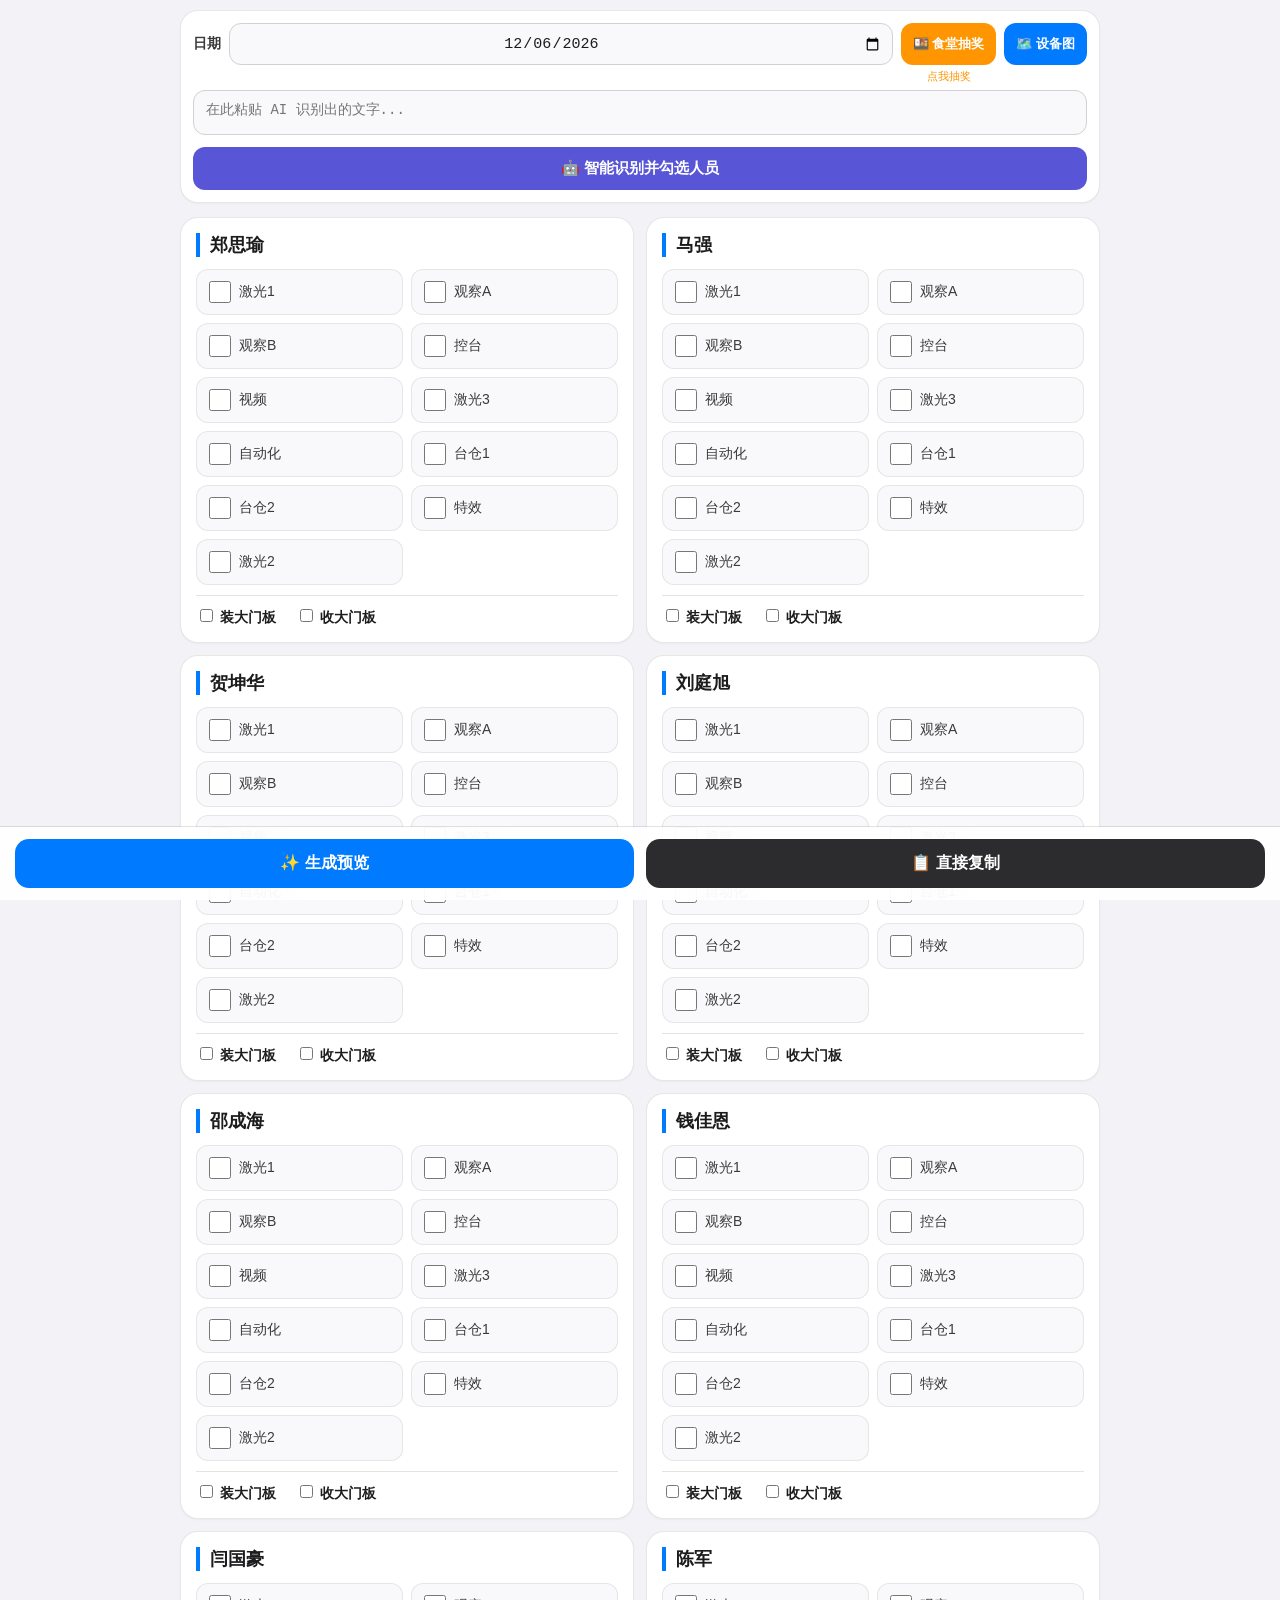
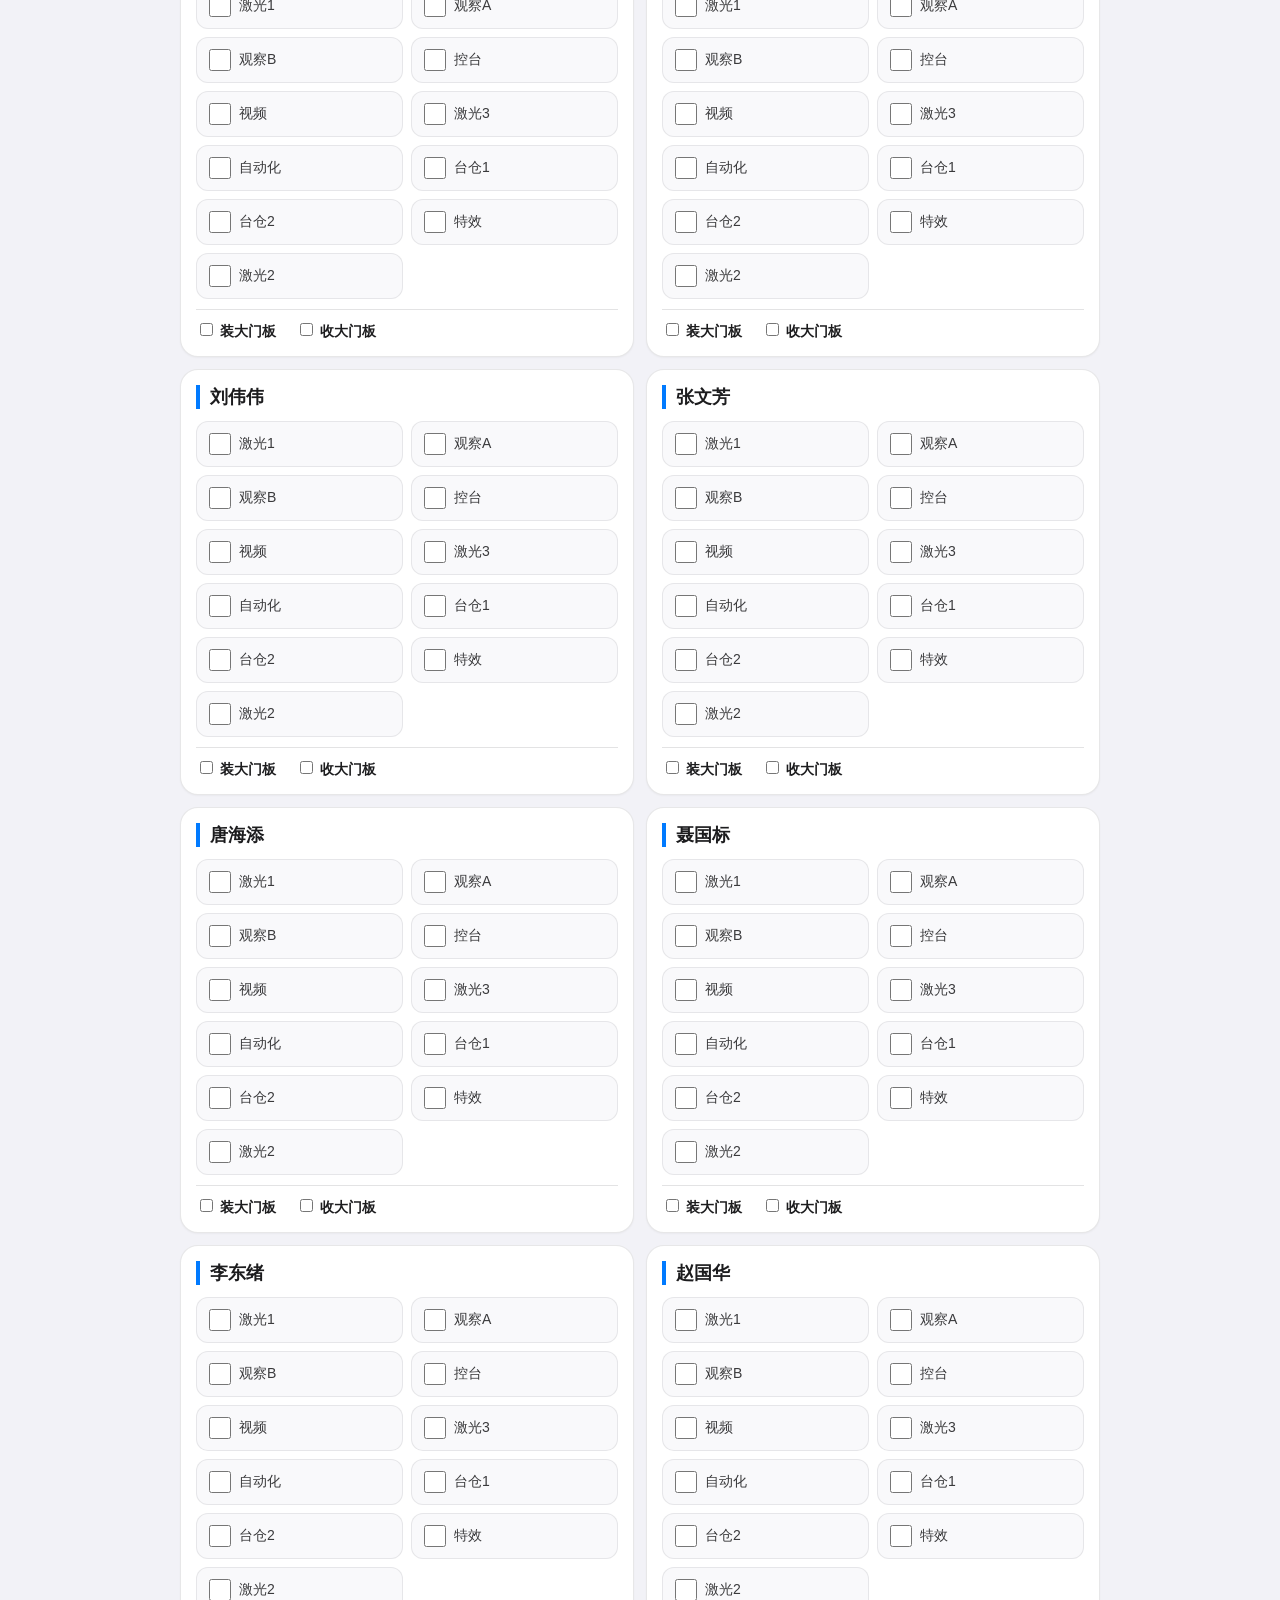
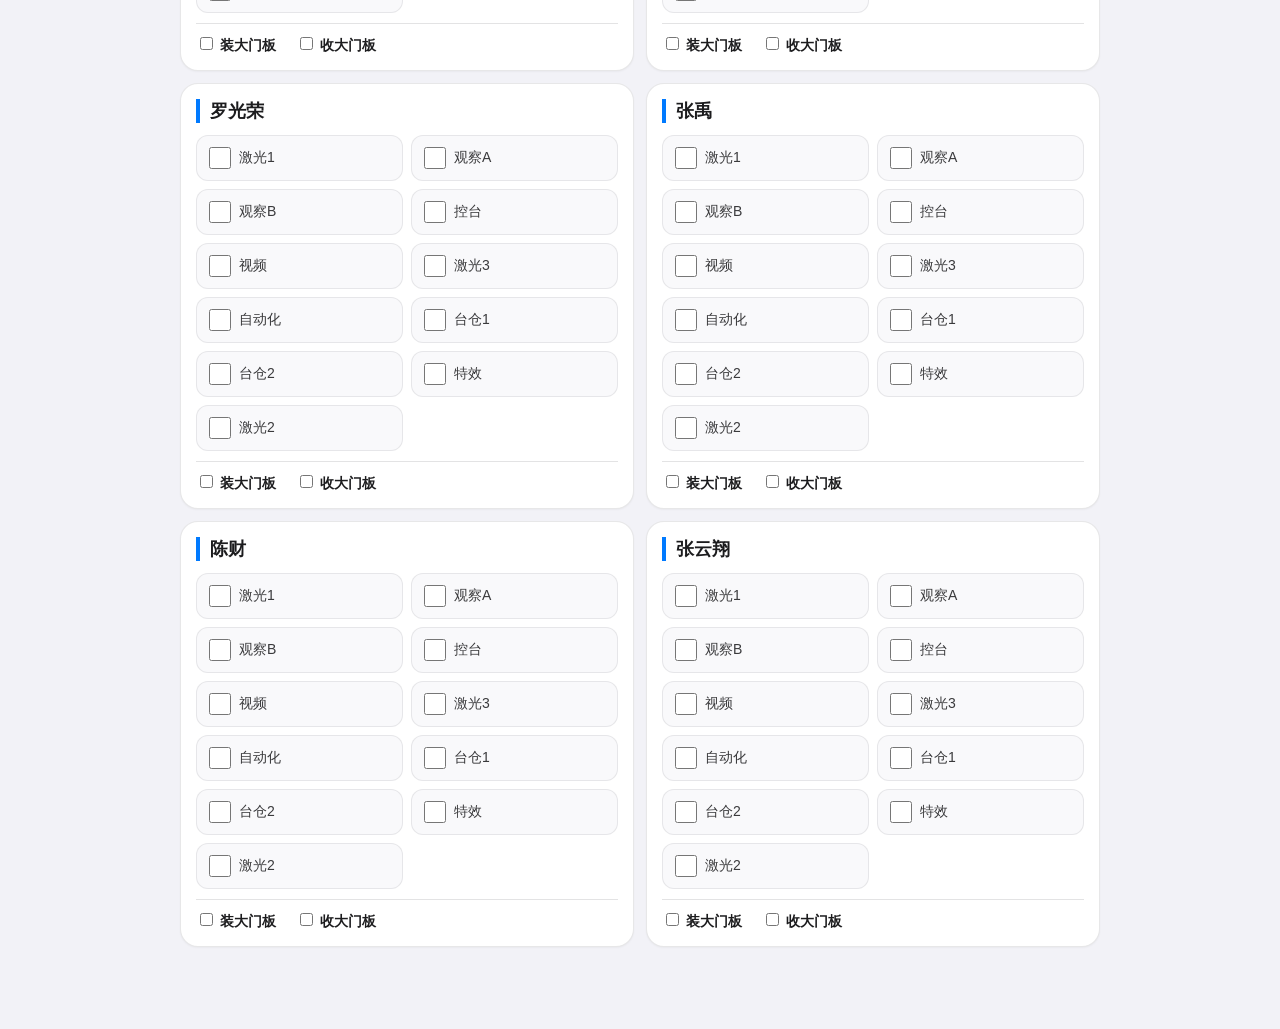
==== commit c605554d: "Refine iOS UI without changing layout" ====
--- a/index.html
+++ b/index.html
@@ -5,21 +5,40 @@
     <meta name="viewport" content="width=device-width, initial-scale=1.0, maximum-scale=1.0, user-scalable=no">
     <title>舞台排班 Pro</title>
     <style>
-        :root{--blue:#5856d6;--blue2:#0a84ff;--orange:#ff9f0a;--bg:#f5f5f7;--card:#ffffff;--text:#1d1d1f;--sub:#6e6e73;--line:rgba(60,60,67,.16);--shadow:0 10px 30px rgba(0,0,0,.06)}
+        :root{--ios-blue:#007aff;--ios-purple:#5856d6;--ios-orange:#ff9500;--bg:#f2f2f7;--card:#ffffff;--text:#1c1c1e;--sub:#8e8e93;--line:#d1d1d6;--field:#f9f9fb}
         *{box-sizing:border-box;-webkit-tap-highlight-color:transparent}
-        body{font-family:-apple-system,BlinkMacSystemFont,"SF Pro Text","SF Pro Display","Segoe UI",sans-serif;background:var(--bg);padding:12px;margin:0;padding-bottom:94px;color:var(--text)}
-        .container{max-width:920px;margin:0 auto}.top-section{background:rgba(255,255,255,.88);backdrop-filter:blur(18px);-webkit-backdrop-filter:blur(18px);padding:14px;border-radius:24px;border:1px solid rgba(255,255,255,.7);margin-bottom:16px;box-shadow:var(--shadow)}
-        .date-row{display:flex;align-items:center;gap:10px;margin-bottom:14px;flex-wrap:wrap}.date-row label{font-size:13px;font-weight:700;color:var(--sub)}.date-picker{flex:1;padding:11px 12px;border:1px solid var(--line);border-radius:14px;font-size:15px;min-width:130px;background:#f9f9fb;color:var(--text)}
-        .canteen-wrapper{position:relative;display:inline-block}.btn-canteen,.btn-device{color:white;border:none;padding:10px 12px;border-radius:14px;font-weight:800;font-size:13px;cursor:pointer;box-shadow:0 8px 18px rgba(0,0,0,.10)}.btn-canteen{background:linear-gradient(135deg,#ffb340,#ff7a00)}.btn-device{background:linear-gradient(135deg,#4f8cff,#5856d6)}
-        .canteen-hint{position:absolute;top:100%;left:50%;transform:translateX(-50%);white-space:nowrap;font-size:10px;color:var(--orange);margin-top:3px;font-weight:600;animation:hintBounce 2s infinite}@keyframes hintBounce{0%,100%{transform:translateX(-50%) translateY(0);opacity:.65}50%{transform:translateX(-50%) translateY(-3px);opacity:1}}
-        textarea#aiInput{width:100%;height:48px;border:1px solid var(--line);border-radius:16px;padding:12px;box-sizing:border-box;font-size:14px;background:#f9f9fb;outline:none;resize:none;color:var(--text)}textarea#aiInput:focus{border-color:rgba(88,86,214,.55);box-shadow:0 0 0 4px rgba(88,86,214,.08)}
-        .btn-ai{background:linear-gradient(135deg,#7b61ff,#5856d6);color:white;width:100%;border:none;padding:12px;margin-top:10px;border-radius:16px;font-weight:900;font-size:15px;box-shadow:0 10px 22px rgba(88,86,214,.22)}
-        .staff-grid{display:grid;grid-template-columns:1fr;gap:12px}@media(min-width:600px){.staff-grid{grid-template-columns:repeat(auto-fill,minmax(300px,1fr))}}
-        .card{background:rgba(255,255,255,.92);padding:14px;border-radius:22px;box-shadow:0 7px 22px rgba(0,0,0,.045);border:1px solid rgba(60,60,67,.12)}.staff-name{font-weight:900;color:var(--text);font-size:18px;margin-bottom:12px;display:flex;align-items:center;justify-content:space-between}.staff-name:after{content:"⌄";color:#b0b0b8;font-size:17px}
-        .role-group{display:grid;grid-template-columns:1fr 1fr;gap:8px}.role-opt{font-size:13px;display:flex;align-items:center;padding:8px 9px;color:#333;background:#f7f7f9;border-radius:12px;border:1px solid rgba(60,60,67,.08)}.role-opt input{width:20px;height:20px;margin-right:8px;flex-shrink:0;accent-color:var(--blue)}
-        .extra-tools{margin-top:10px;padding-top:10px;border-top:1px solid var(--line);display:flex;gap:10px;font-size:13px;color:#1e293b;font-weight:800;flex-wrap:wrap}.extra-tools label{background:#fff7ed;color:#9a5700;border:1px solid rgba(255,159,10,.22);border-radius:12px;padding:8px 10px}.extra-tools input{accent-color:var(--orange)}
-        .bottom-bar{position:fixed;bottom:0;left:0;right:0;background:rgba(255,255,255,.88);backdrop-filter:blur(18px);-webkit-backdrop-filter:blur(18px);display:flex;padding:12px 15px calc(12px + env(safe-area-inset-bottom));gap:12px;box-shadow:0 -8px 28px rgba(0,0,0,.10);z-index:100;border-top:1px solid rgba(60,60,67,.12)}.btn{flex:1;padding:15px;border-radius:18px;border:none;font-weight:900;color:white;font-size:16px}.btn-gen{background:linear-gradient(135deg,#0a84ff,#5856d6)}.btn-copy{background:#2c2c2e}
-        .result-overlay{position:fixed;top:0;left:0;right:0;bottom:0;background:rgba(0,0,0,.36);display:none;z-index:200;align-items:flex-end;backdrop-filter:blur(6px);-webkit-backdrop-filter:blur(6px)}.result-content{background:#fff;width:100%;border-radius:28px 28px 0 0;padding:20px;box-sizing:border-box;box-shadow:0 -12px 40px rgba(0,0,0,.18)}#resultText{width:100%;height:300px;margin:15px 0;border-radius:18px;border:1px solid var(--line);padding:14px;font-size:14px;background:#f5f5f7;box-sizing:border-box;line-height:1.55}.close-btn{background:#f2f2f7!important;color:#3a3a3c!important;margin-top:8px}
+        body{font-family:-apple-system,BlinkMacSystemFont,"SF Pro Text","SF Pro Display","Segoe UI",sans-serif;background:var(--bg);padding:10px;margin:0;padding-bottom:82px;color:var(--text)}
+        .container{max-width:920px;margin:0 auto}
+        .top-section{background:var(--card);padding:12px;border-radius:18px;border:1px solid rgba(60,60,67,.12);margin-bottom:14px;box-shadow:0 1px 2px rgba(0,0,0,.04)}
+        .date-row{display:flex;align-items:center;gap:8px;margin-bottom:25px;flex-wrap:wrap}
+        .date-row label{font-size:14px;font-weight:700;color:#3a3a3c}
+        .date-picker{flex:1;padding:10px;border:1px solid var(--line);border-radius:12px;font-size:15px;min-width:120px;background:var(--field);color:var(--text);height:42px;text-align:center}
+        .canteen-wrapper{position:relative;display:inline-block}
+        .btn-canteen{background:var(--ios-orange);color:white;border:none;padding:10px 12px;border-radius:12px;font-weight:700;font-size:13px;cursor:pointer;height:42px;box-shadow:none}
+        .btn-device{background:var(--ios-blue);color:white;border:none;padding:10px 12px;border-radius:12px;font-weight:700;font-size:13px;cursor:pointer;height:42px;box-shadow:none}
+        .canteen-hint{position:absolute;top:100%;left:50%;transform:translateX(-50%);white-space:nowrap;font-size:11px;color:var(--ios-orange);margin-top:4px;font-weight:500;animation:hintBounce 2s infinite}
+        @keyframes hintBounce{0%,100%{transform:translateX(-50%) translateY(0);opacity:.7}50%{transform:translateX(-50%) translateY(-3px);opacity:1}}
+        textarea#aiInput{width:100%;height:45px;border:1px solid var(--line);border-radius:12px;padding:10px 12px;box-sizing:border-box;font-size:14px;background:var(--field);outline:none;resize:none;color:var(--text)}
+        textarea#aiInput:focus{border-color:var(--ios-blue);box-shadow:0 0 0 3px rgba(0,122,255,.12)}
+        .btn-ai{background:var(--ios-purple);color:white;width:100%;border:none;padding:12px;margin-top:8px;border-radius:12px;font-weight:700;font-size:15px;box-shadow:none}
+        .staff-grid{display:grid;grid-template-columns:1fr;gap:12px}
+        @media(min-width:600px){.staff-grid{grid-template-columns:repeat(auto-fill,minmax(300px,1fr))}}
+        .card{background:var(--card);padding:15px;border-radius:18px;box-shadow:0 1px 2px rgba(0,0,0,.04);border:1px solid rgba(60,60,67,.12)}
+        .staff-name{font-weight:800;color:var(--text);font-size:18px;margin-bottom:12px;display:block;border-left:4px solid var(--ios-blue);padding-left:10px}
+        .staff-name:after{content:""}
+        .role-group{display:grid;grid-template-columns:1fr 1fr;gap:8px}
+        .role-opt{font-size:14px;display:flex;align-items:center;padding:8px 8px;color:#3a3a3c;background:#f9f9fb;border-radius:12px;border:1px solid rgba(60,60,67,.10)}
+        .role-opt input{width:22px;height:22px;margin-right:8px;flex-shrink:0;accent-color:var(--ios-blue)}
+        .extra-tools{margin-top:10px;padding-top:10px;border-top:1px solid rgba(60,60,67,.14);display:flex;gap:20px;font-size:14px;color:#1c1c1e;font-weight:700}
+        .extra-tools input{accent-color:var(--ios-orange)}
+        .bottom-bar{position:fixed;bottom:0;left:0;right:0;background:rgba(255,255,255,.9);backdrop-filter:blur(18px);-webkit-backdrop-filter:blur(18px);display:flex;padding:12px 15px calc(12px + env(safe-area-inset-bottom));gap:12px;box-shadow:0 -1px 0 rgba(60,60,67,.14);z-index:100}
+        .btn{flex:1;padding:14px;border-radius:14px;border:none;font-weight:800;color:white;font-size:16px}
+        .btn-gen{background:var(--ios-blue)}
+        .btn-copy{background:#2c2c2e}
+        .result-overlay{position:fixed;top:0;left:0;right:0;bottom:0;background:rgba(0,0,0,.35);display:none;z-index:200;align-items:flex-end;backdrop-filter:blur(4px);-webkit-backdrop-filter:blur(4px)}
+        .result-content{background:white;width:100%;border-radius:22px 22px 0 0;padding:20px;box-sizing:border-box;box-shadow:0 -8px 30px rgba(0,0,0,.16)}
+        #resultText{width:100%;height:280px;margin:15px 0;border-radius:14px;border:1px solid var(--line);padding:12px;font-size:14px;background:#f9f9fb;box-sizing:border-box;line-height:1.55}
+        .close-btn{background:#f2f2f7!important;color:#3a3a3c!important;margin-top:8px}
     </style>
 </head>
 <body>
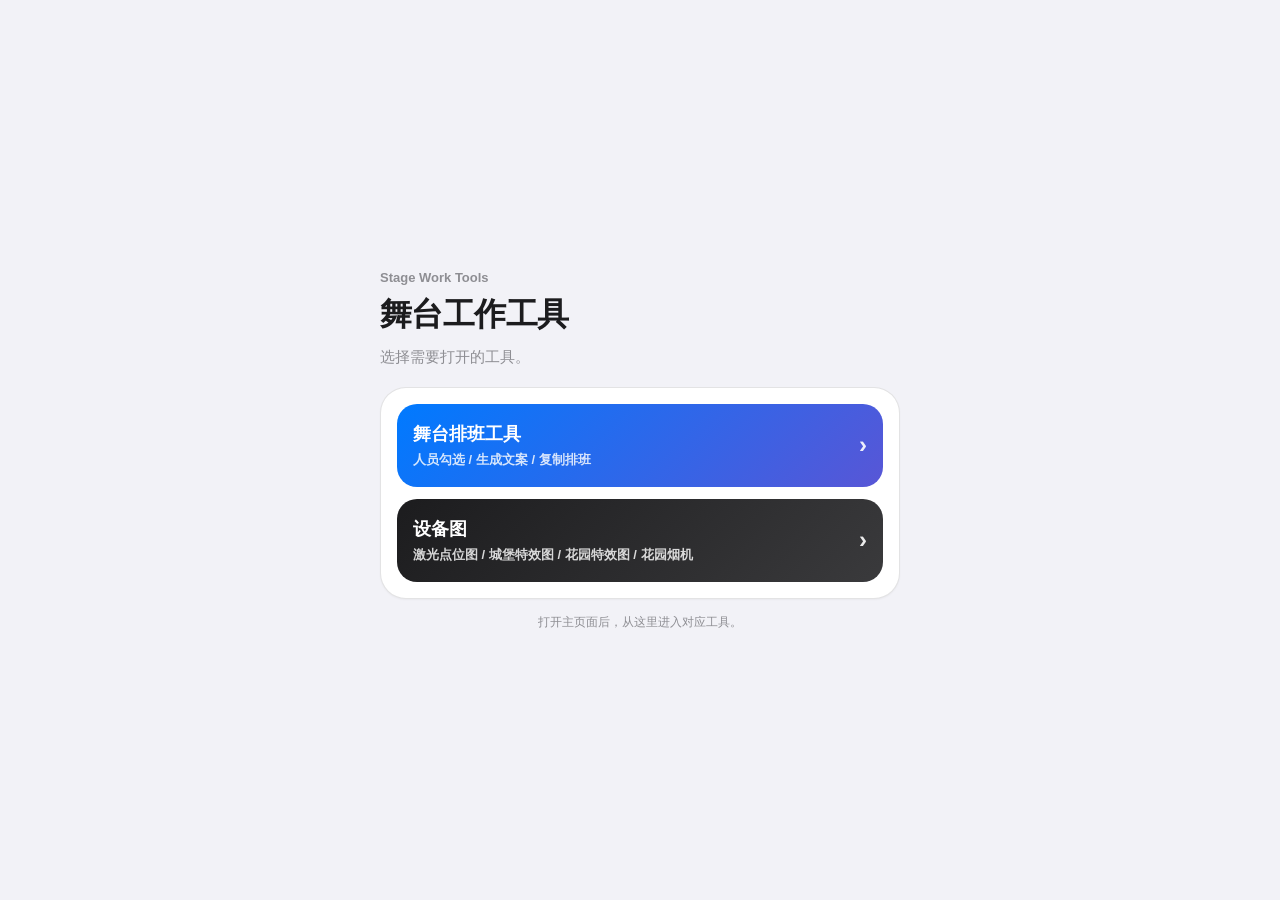
==== commit 41e0b4cb: "Create new home menu page" ====
--- a/index.html
+++ b/index.html
@@ -1,91 +1,37 @@
 <!DOCTYPE html>
 <html lang="zh-CN">
 <head>
-    <meta charset="UTF-8">
-    <meta name="viewport" content="width=device-width, initial-scale=1.0, maximum-scale=1.0, user-scalable=no">
-    <title>舞台排班 Pro</title>
-    <style>
-        :root{--ios-blue:#007aff;--ios-purple:#5856d6;--ios-orange:#ff9500;--bg:#f2f2f7;--card:#ffffff;--text:#1c1c1e;--sub:#8e8e93;--line:#d1d1d6;--field:#f9f9fb}
-        *{box-sizing:border-box;-webkit-tap-highlight-color:transparent}
-        body{font-family:-apple-system,BlinkMacSystemFont,"SF Pro Text","SF Pro Display","Segoe UI",sans-serif;background:var(--bg);padding:10px;margin:0;padding-bottom:82px;color:var(--text)}
-        .container{max-width:920px;margin:0 auto}
-        .top-section{background:var(--card);padding:12px;border-radius:18px;border:1px solid rgba(60,60,67,.12);margin-bottom:14px;box-shadow:0 1px 2px rgba(0,0,0,.04)}
-        .date-row{display:flex;align-items:center;gap:8px;margin-bottom:25px;flex-wrap:wrap}
-        .date-row label{font-size:14px;font-weight:700;color:#3a3a3c}
-        .date-picker{flex:1;padding:10px;border:1px solid var(--line);border-radius:12px;font-size:15px;min-width:120px;background:var(--field);color:var(--text);height:42px;text-align:center}
-        .canteen-wrapper{position:relative;display:inline-block}
-        .btn-canteen{background:var(--ios-orange);color:white;border:none;padding:10px 12px;border-radius:12px;font-weight:700;font-size:13px;cursor:pointer;height:42px;box-shadow:none}
-        .btn-device{background:var(--ios-blue);color:white;border:none;padding:10px 12px;border-radius:12px;font-weight:700;font-size:13px;cursor:pointer;height:42px;box-shadow:none}
-        .canteen-hint{position:absolute;top:100%;left:50%;transform:translateX(-50%);white-space:nowrap;font-size:11px;color:var(--ios-orange);margin-top:4px;font-weight:500;animation:hintBounce 2s infinite}
-        @keyframes hintBounce{0%,100%{transform:translateX(-50%) translateY(0);opacity:.7}50%{transform:translateX(-50%) translateY(-3px);opacity:1}}
-        textarea#aiInput{width:100%;height:45px;border:1px solid var(--line);border-radius:12px;padding:10px 12px;box-sizing:border-box;font-size:14px;background:var(--field);outline:none;resize:none;color:var(--text)}
-        textarea#aiInput:focus{border-color:var(--ios-blue);box-shadow:0 0 0 3px rgba(0,122,255,.12)}
-        .btn-ai{background:var(--ios-purple);color:white;width:100%;border:none;padding:12px;margin-top:8px;border-radius:12px;font-weight:700;font-size:15px;box-shadow:none}
-        .staff-grid{display:grid;grid-template-columns:1fr;gap:12px}
-        @media(min-width:600px){.staff-grid{grid-template-columns:repeat(auto-fill,minmax(300px,1fr))}}
-        .card{background:var(--card);padding:15px;border-radius:18px;box-shadow:0 1px 2px rgba(0,0,0,.04);border:1px solid rgba(60,60,67,.12)}
-        .staff-name{font-weight:800;color:var(--text);font-size:18px;margin-bottom:12px;display:block;border-left:4px solid var(--ios-blue);padding-left:10px}
-        .staff-name:after{content:""}
-        .role-group{display:grid;grid-template-columns:1fr 1fr;gap:8px}
-        .role-opt{font-size:14px;display:flex;align-items:center;padding:8px 8px;color:#3a3a3c;background:#f9f9fb;border-radius:12px;border:1px solid rgba(60,60,67,.10)}
-        .role-opt input{width:22px;height:22px;margin-right:8px;flex-shrink:0;accent-color:var(--ios-blue)}
-        .extra-tools{margin-top:10px;padding-top:10px;border-top:1px solid rgba(60,60,67,.14);display:flex;gap:20px;font-size:14px;color:#1c1c1e;font-weight:700}
-        .extra-tools input{accent-color:var(--ios-orange)}
-        .bottom-bar{position:fixed;bottom:0;left:0;right:0;background:rgba(255,255,255,.9);backdrop-filter:blur(18px);-webkit-backdrop-filter:blur(18px);display:flex;padding:12px 15px calc(12px + env(safe-area-inset-bottom));gap:12px;box-shadow:0 -1px 0 rgba(60,60,67,.14);z-index:100}
-        .btn{flex:1;padding:14px;border-radius:14px;border:none;font-weight:800;color:white;font-size:16px}
-        .btn-gen{background:var(--ios-blue)}
-        .btn-copy{background:#2c2c2e}
-        .result-overlay{position:fixed;top:0;left:0;right:0;bottom:0;background:rgba(0,0,0,.35);display:none;z-index:200;align-items:flex-end;backdrop-filter:blur(4px);-webkit-backdrop-filter:blur(4px)}
-        .result-content{background:white;width:100%;border-radius:22px 22px 0 0;padding:20px;box-sizing:border-box;box-shadow:0 -8px 30px rgba(0,0,0,.16)}
-        #resultText{width:100%;height:280px;margin:15px 0;border-radius:14px;border:1px solid var(--line);padding:12px;font-size:14px;background:#f9f9fb;box-sizing:border-box;line-height:1.55}
-        .close-btn{background:#f2f2f7!important;color:#3a3a3c!important;margin-top:8px}
-    </style>
+<meta charset="UTF-8">
+<meta name="viewport" content="width=device-width, initial-scale=1.0, maximum-scale=1.0, user-scalable=no">
+<meta http-equiv="Cache-Control" content="no-cache, no-store, must-revalidate">
+<meta http-equiv="Pragma" content="no-cache">
+<meta http-equiv="Expires" content="0">
+<title>舞台工具首页</title>
+<style>
+:root{--bg:#f2f2f7;--card:#fff;--text:#1c1c1e;--sub:#8e8e93;--blue:#007aff;--purple:#5856d6;--line:rgba(60,60,67,.14)}
+*{box-sizing:border-box;-webkit-tap-highlight-color:transparent}
+body{margin:0;min-height:100vh;background:var(--bg);font-family:-apple-system,BlinkMacSystemFont,"SF Pro Text","SF Pro Display","Segoe UI",sans-serif;color:var(--text);display:flex;align-items:center;justify-content:center;padding:18px}
+.home{width:100%;max-width:520px}.hero{margin-bottom:18px}.eyebrow{font-size:13px;color:var(--sub);font-weight:800;margin-bottom:8px}.title{font-size:32px;font-weight:950;letter-spacing:-.6px;margin:0 0 8px}.desc{font-size:15px;color:var(--sub);line-height:1.6;margin:0}.card{background:var(--card);border:1px solid var(--line);border-radius:26px;padding:16px;box-shadow:0 1px 2px rgba(0,0,0,.04)}.menu{display:grid;gap:12px}.menu-btn{border:none;border-radius:20px;padding:18px 16px;text-align:left;font-weight:900;font-size:18px;color:#fff;display:flex;align-items:center;justify-content:space-between;min-height:82px;cursor:pointer}.menu-btn span{display:block}.menu-btn small{display:block;font-size:13px;font-weight:700;opacity:.82;margin-top:5px}.schedule{background:linear-gradient(135deg,var(--blue),var(--purple))}.map{background:linear-gradient(135deg,#1c1c1e,#3a3a3c)}.arrow{font-size:24px;opacity:.9}.footer{font-size:12px;color:var(--sub);text-align:center;margin-top:14px;line-height:1.5}
+</style>
 </head>
 <body>
-<div class="container">
-    <div class="top-section">
-        <div class="date-row">
-            <label>日期</label>
-            <input type="date" id="scheduleDate" class="date-picker">
-            <div class="canteen-wrapper"><button class="btn-canteen" onclick="pickCanteen()">🍱 食堂抽奖</button><span class="canteen-hint">点我抽奖</span></div>
-            <button class="btn-device" onclick="location.href='device-map.html'">🗺️ 设备图</button>
-        </div>
-        <textarea id="aiInput" placeholder="在此粘贴 AI 识别出的文字..."></textarea>
-        <button class="btn-ai" onclick="autoCheckByAI()">🤖 智能识别并勾选人员</button>
+<main class="home">
+  <section class="hero">
+    <div class="eyebrow">Stage Work Tools</div>
+    <h1 class="title">舞台工作工具</h1>
+    <p class="desc">选择需要打开的工具。</p>
+  </section>
+  <section class="card">
+    <div class="menu">
+      <button class="menu-btn schedule" onclick="location.href='schedule.html?v=20260701'">
+        <span>舞台排班工具<small>人员勾选 / 生成文案 / 复制排班</small></span><b class="arrow">›</b>
+      </button>
+      <button class="menu-btn map" onclick="location.href='device-map.html?v=map5'">
+        <span>设备图<small>激光点位图 / 城堡特效图 / 花园特效图 / 花园烟机</small></span><b class="arrow">›</b>
+      </button>
     </div>
-    <div id="staffGrid" class="staff-grid"></div>
-</div>
-<div class="bottom-bar"><button class="btn btn-gen" onclick="generate()">✨ 生成预览</button><button class="btn btn-copy" onclick="quickCopy()">📋 直接复制</button></div>
-<div id="overlay" class="result-overlay" onclick="closePopup(event)"><div class="result-content" onclick="event.stopPropagation()"><strong style="display:block;text-align:center;font-size:18px;">排班文案预览</strong><textarea id="resultText" readonly></textarea><button class="btn btn-gen" onclick="copyText()">复制文案</button><button class="btn close-btn" onclick="document.getElementById('overlay').style.display='none'">关闭</button></div></div>
-<script>
-    window.onload=function(){const today=new Date().toISOString().split('T')[0];document.getElementById('scheduleDate').value=today};
-    function pickCanteen(){const canteens=['PAB食堂','团队大楼食堂','明日世界食堂'];const result=canteens[Math.floor(Math.random()*canteens.length)];alert("✨ 走！今天去吃：\n\n👉 "+result+" 👈")}
-    const staffNames=['郑思瑜','马强','贺坤华','刘庭旭','邵成海','钱佳恩','闫国豪','陈军','刘伟伟','张文芳','唐海添','聂国标','李东绪','赵国华','罗光荣','张禹','陈财','张云翔'];
-    const roleConfig=[{display:'激光1',full:'激光操作员'},{display:'观察A',full:'观察A'},{display:'观察B',full:'观察B'},{display:'控台',full:'控台操作员'},{display:'视频',full:'视频操作员'},{display:'激光3',full:'激光3'},{display:'自动化',full:'自动化'},{display:'台仓1',full:'台仓1'},{display:'台仓2',full:'台仓2'},{display:'特效',full:'特效观察'},{display:'激光2',full:'激光观察员'}];
-    const grid=document.getElementById('staffGrid');staffNames.forEach(name=>{let html=`<div class="card"><span class="staff-name">${name}</span><div class="role-group">`;roleConfig.forEach(r=>{html+=`<label class="role-opt"><input type="checkbox" class="role-ck" data-name="${name}" data-role-full="${r.full}"> ${r.display}</label>`});html+=`</div><div class="extra-tools"><label><input type="checkbox" class="ins-ck" data-name="${name}"> 装大门板</label><label><input type="checkbox" class="rev-ck" data-name="${name}"> 收大门板</label></div></div>`;grid.innerHTML+=html});
-    function autoCheckByAI(){const text=document.getElementById('aiInput').value;if(!text)return;document.querySelectorAll('.role-ck').forEach(c=>c.checked=false);roleConfig.forEach(r=>{let pattern=r.full;if(r.display==='激光1')pattern="(激光操作员|激光1|X激光|激光)";if(r.display==='激光2')pattern="(激光观察员|激光2)";const reg=new RegExp(`${pattern}[：:]\\s*(\\S+?)(\\s|$)`,'i');const match=text.match(reg);if(match){const name=match[match.length-1]||match[1];const target=document.querySelector(`.role-ck[data-name*="${name}"][data-role-full="${r.full}"]`);if(target)target.checked=true}})}
-    function getNames(roleFullName){const checked=Array.from(document.querySelectorAll(`.role-ck[data-role-full="${roleFullName}"]:checked`));return checked.map(c=>{let n=c.dataset.name;const card=c.closest('.card');const ins=card.querySelector('.ins-ck').checked;const rev=card.querySelector('.rev-ck').checked;if(ins&&rev)n+="（装收大门板）";else if(ins)n+="（装大门板）";else if(rev)n+="（收大门板）";return n}).join('、')||"[待定]"}
-    function generate(){const dateInput=document.getElementById('scheduleDate').value;const d=new Date(dateInput);const week=['星期日','星期一','星期二','星期三','星期四','星期五','星期六'];const dateStr=`${d.getFullYear()}年 ${d.getMonth()+1}月${d.getDate()}日 ${week[d.getDay()]}`;const template=`${dateStr}
-舞台技师工作安排：
-
-激光操作员: ${getNames('激光操作员')}
-观察A: ${getNames('观察A')}
-观察B: ${getNames('观察B')}
-预设内容:17:00前确认皇家宴会厅窗帘预设完成；预设：测试激光低功率 开219A B窗户、测试 水幕/喷泉/灯光/投影，装二楼挡板，九米幕布，   演出结束：关闭219A B窗户，二楼挡板，九米幕布）注意观察环境灯光以及show lighting状态  检查预设两侧炮楼和中间位置喷花机米奇耳朵
-
-控台操作员: ${getNames('控台操作员')}
-视频操作员: ${getNames('视频操作员')}
-激光3: ${getNames('激光3')}
-预设工作内容: 装收舞台喷花机 装收舞台围挡布（ 测试花园灯以及激光，注意观察环境灯光以及show lighting状态、演出前后观察橡树果上升下降状况 升降center piece
-
-自动化: ${getNames('自动化')}
-台仓1: ${getNames('台仓1')}
-台仓2: ${getNames('台仓2')}
-特效观察: ${getNames('特效观察')}
-预设工作内容: 升降灯塔 水幕 C0106 窗帘 ，测试舞台机械以及LED屏幕升降状态，开关舞台投影机盖板 检查两侧灯塔LED电源状态  测试花园LED灯柱  演出中观察花园以及巡游大道喷花机 烟机特效状态 演出后测试LED升降设备状态
-
-激光观察员: ${getNames('激光观察员')}（带大钥匙柜102号万能钥匙、预设：后场480测试&升起、检查205、221屋顶投影机空调、投影机空调湿度，米奇大街屋顶检查上锁；演出结束：米奇大街屋顶解锁、降后场480平台）注意观察环境灯光以及show lighting状态  演出前后汇报花车大道LED状态`;document.getElementById('resultText').value=template;document.getElementById('overlay').style.display='flex'}
-    function quickCopy(){generate();copyText();document.getElementById('overlay').style.display='none'}function copyText(){const t=document.getElementById('resultText');t.select();t.setSelectionRange(0,99999);document.execCommand('copy');alert("✅ 文案已复制！")}function closePopup(e){if(e.target.id==='overlay')e.target.style.display='none'}
-</script>
+  </section>
+  <div class="footer">打开主页面后，从这里进入对应工具。</div>
+</main>
 </body>
 </html>
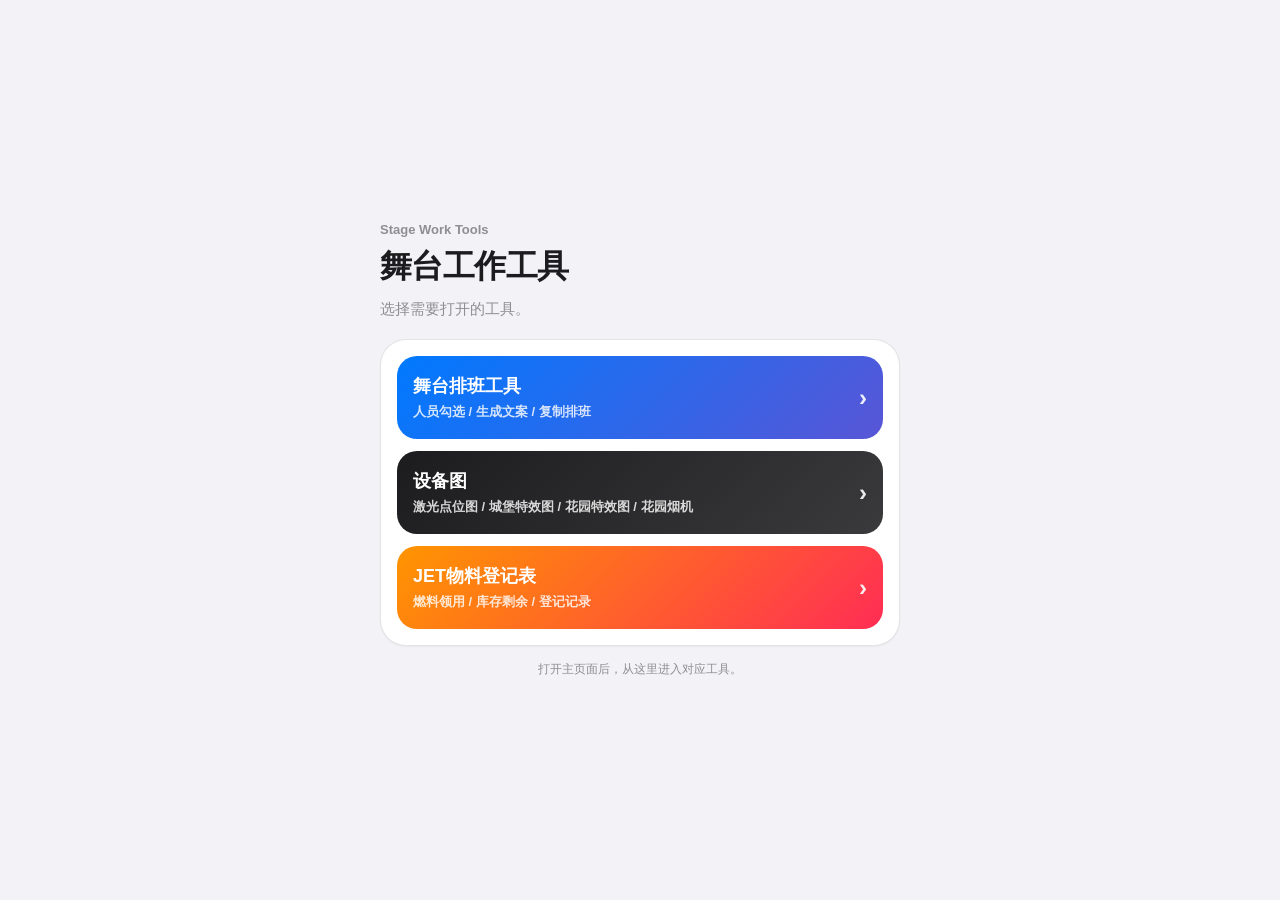
==== commit 7d0aef9d: "Add JET material registration menu entry" ====
--- a/index.html
+++ b/index.html
@@ -11,7 +11,7 @@
 :root{--bg:#f2f2f7;--card:#fff;--text:#1c1c1e;--sub:#8e8e93;--blue:#007aff;--purple:#5856d6;--line:rgba(60,60,67,.14)}
 *{box-sizing:border-box;-webkit-tap-highlight-color:transparent}
 body{margin:0;min-height:100vh;background:var(--bg);font-family:-apple-system,BlinkMacSystemFont,"SF Pro Text","SF Pro Display","Segoe UI",sans-serif;color:var(--text);display:flex;align-items:center;justify-content:center;padding:18px}
-.home{width:100%;max-width:520px}.hero{margin-bottom:18px}.eyebrow{font-size:13px;color:var(--sub);font-weight:800;margin-bottom:8px}.title{font-size:32px;font-weight:950;letter-spacing:-.6px;margin:0 0 8px}.desc{font-size:15px;color:var(--sub);line-height:1.6;margin:0}.card{background:var(--card);border:1px solid var(--line);border-radius:26px;padding:16px;box-shadow:0 1px 2px rgba(0,0,0,.04)}.menu{display:grid;gap:12px}.menu-btn{border:none;border-radius:20px;padding:18px 16px;text-align:left;font-weight:900;font-size:18px;color:#fff;display:flex;align-items:center;justify-content:space-between;min-height:82px;cursor:pointer}.menu-btn span{display:block}.menu-btn small{display:block;font-size:13px;font-weight:700;opacity:.82;margin-top:5px}.schedule{background:linear-gradient(135deg,var(--blue),var(--purple))}.map{background:linear-gradient(135deg,#1c1c1e,#3a3a3c)}.arrow{font-size:24px;opacity:.9}.footer{font-size:12px;color:var(--sub);text-align:center;margin-top:14px;line-height:1.5}
+.home{width:100%;max-width:520px}.hero{margin-bottom:18px}.eyebrow{font-size:13px;color:var(--sub);font-weight:800;margin-bottom:8px}.title{font-size:32px;font-weight:950;letter-spacing:-.6px;margin:0 0 8px}.desc{font-size:15px;color:var(--sub);line-height:1.6;margin:0}.card{background:var(--card);border:1px solid var(--line);border-radius:26px;padding:16px;box-shadow:0 1px 2px rgba(0,0,0,.04)}.menu{display:grid;gap:12px}.menu-btn{border:none;border-radius:20px;padding:18px 16px;text-align:left;font-weight:900;font-size:18px;color:#fff;display:flex;align-items:center;justify-content:space-between;min-height:82px;cursor:pointer}.menu-btn span{display:block}.menu-btn small{display:block;font-size:13px;font-weight:700;opacity:.82;margin-top:5px}.schedule{background:linear-gradient(135deg,var(--blue),var(--purple))}.map{background:linear-gradient(135deg,#1c1c1e,#3a3a3c)}.jet{background:linear-gradient(135deg,#ff9500,#ff2d55)}.arrow{font-size:24px;opacity:.9}.footer{font-size:12px;color:var(--sub);text-align:center;margin-top:14px;line-height:1.5}
 </style>
 </head>
 <body>
@@ -29,6 +29,9 @@
       <button class="menu-btn map" onclick="location.href='device-map.html?v=map5'">
         <span>设备图<small>激光点位图 / 城堡特效图 / 花园特效图 / 花园烟机</small></span><b class="arrow">›</b>
       </button>
+      <button class="menu-btn jet" onclick="location.href='jet-material.html?v=jet1'">
+        <span>JET物料登记表<small>燃料领用 / 库存剩余 / 登记记录</small></span><b class="arrow">›</b>
+      </button>
     </div>
   </section>
   <div class="footer">打开主页面后，从这里进入对应工具。</div>
